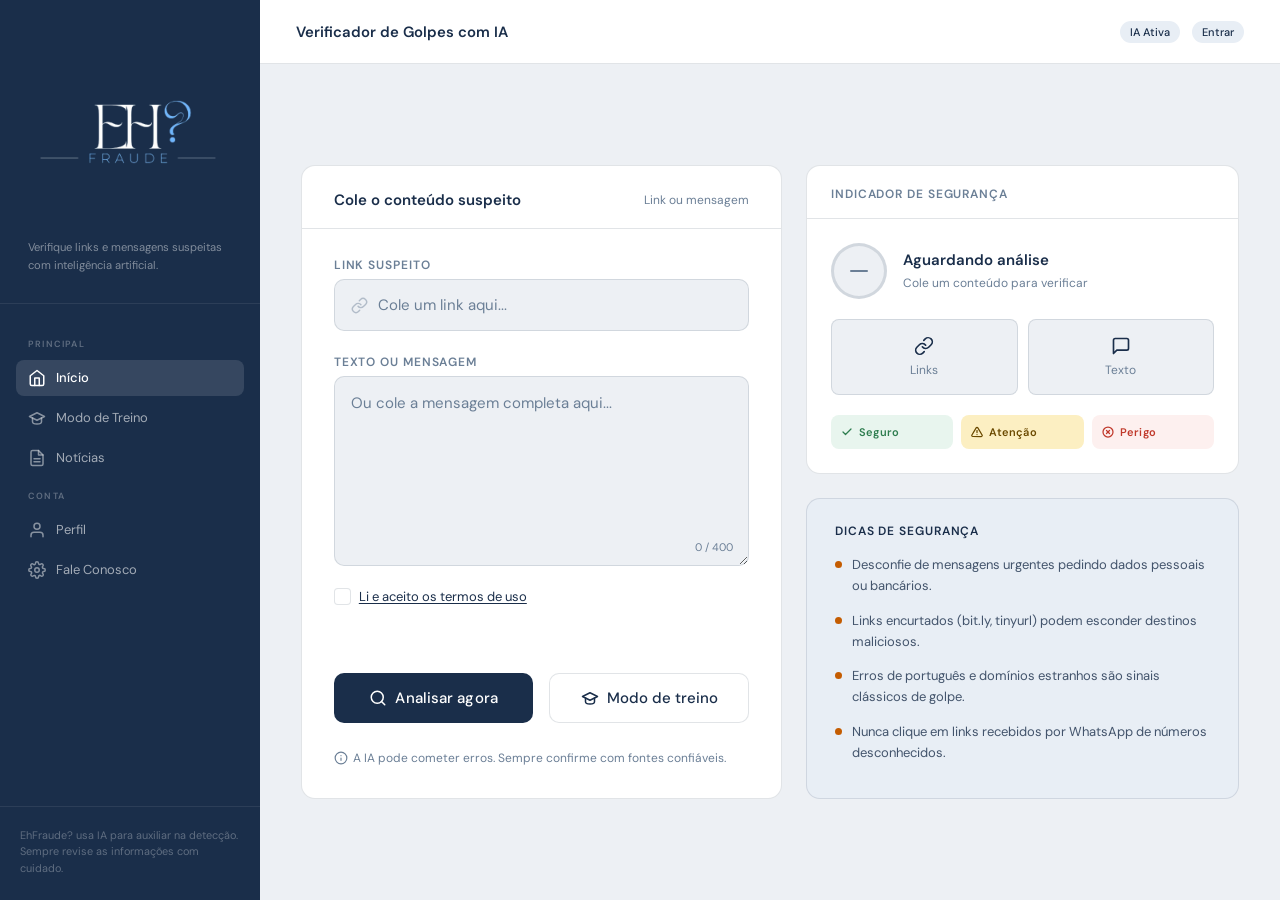
==== Front-end/index.html @ cd03be14 "Add files via upload" ====
<!DOCTYPE html>
<html lang="pt-BR">

<head>
  <meta charset="UTF-8">
  <meta name="viewport" content="width=device-width, initial-scale=1.0">
  <meta name="description" content="Verifique links e mensagens suspeitas com inteligência artificial.">

  <title>EhFraude? — Verificador de Golpes</title>

  <link rel="preconnect" href="https://fonts.googleapis.com">
  <link rel="preconnect" href="https://fonts.gstatic.com" crossorigin>
  <link href="https://fonts.googleapis.com/css2?family=DM+Sans:wght@400;500;600;700&family=IM+Fell+English&display=swap" rel="stylesheet">

  <link rel="stylesheet" href="style.css">
  <link rel="stylesheet" href="css/funcional.css">
  <link rel="icon" href="favicon.svg" type="image/svg+xml">
  <link rel="icon" href="favicon.ico" sizes="any">
  <link rel="apple-touch-icon" href="apple-touch-icon.png">
</head>

<body data-page="inicio">
  <div class="mobile-header" style="display:none;">
    <div class="logo">
      <img src="Imagens/Logo em azul Transparente.png" alt="EhFraude?">
    </div>
  </div>

  <div class="app-shell">

    <aside class="sidebar">
      <div class="sidebar-brand">
        <div class="logo"><img src="Imagens/Logo em azul Transparente.png" alt="Logo"></div>
        <p class="sidebar-tagline">Verifique links e mensagens suspeitas com inteligência artificial.</p>
      </div>

      <nav class="sidebar-nav">
        <p class="nav-label">Principal</p>

        <a class="nav-item active" href="#">
          <svg width="18" height="18" viewBox="0 0 24 24" fill="none" stroke="currentColor" stroke-width="2" stroke-linecap="round" stroke-linejoin="round">
            <path d="M3 9l9-7 9 7v11a2 2 0 0 1-2 2H5a2 2 0 0 1-2-2z" />
            <polyline points="9 22 9 12 15 12 15 22" />
          </svg>
          Início
        </a>

        <a class="nav-item" href="Treino/EhFraude-treino.html">
          <svg width="18" height="18" viewBox="0 0 24 24" fill="none" stroke="currentColor" stroke-width="2" stroke-linecap="round" stroke-linejoin="round">
            <path d="M22 10 12 5 2 10l10 5 10-5Z" />
            <path d="M6 12v5c0 1.66 2.69 3 6 3s6-1.34 6-3v-5" />
          </svg>
          Modo de Treino
        </a>

        <a class="nav-item" href="Noticias/EhFraude-noticias.html">
          <svg width="18" height="18" viewBox="0 0 24 24" fill="none" stroke="currentColor" stroke-width="2" stroke-linecap="round" stroke-linejoin="round">
            <path d="M14 2H6a2 2 0 0 0-2 2v16a2 2 0 0 0 2 2h12a2 2 0 0 0 2-2V8z" />
            <polyline points="14 2 14 8 20 8" />
            <line x1="16" y1="13" x2="8" y2="13" />
            <line x1="16" y1="17" x2="8" y2="17" />
          </svg>
          Notícias
        </a>

        <p class="nav-label">Conta</p>

        <a class="nav-item" href="Perfil/EhFraude-perfil.html">
          <svg width="18" height="18" viewBox="0 0 24 24" fill="none" stroke="currentColor" stroke-width="2" stroke-linecap="round" stroke-linejoin="round">
            <path d="M20 21v-2a4 4 0 0 0-4-4H8a4 4 0 0 0-4 4v2" />
            <circle cx="12" cy="7" r="4" />
          </svg>
          Perfil
        </a>

        <a class="nav-item" href="#">
          <svg width="18" height="18" viewBox="0 0 24 24" fill="none" stroke="currentColor" stroke-width="2" stroke-linecap="round" stroke-linejoin="round">
            <circle cx="12" cy="12" r="3" />
            <path d="M19.4 15a1.65 1.65 0 0 0 .33 1.82l.06.06a2 2 0 1 1-2.83 2.83l-.06-.06a1.65 1.65 0 0 0-1.82-.33 1.65 1.65 0 0 0-1 1.51V21a2 2 0 1 1-4 0v-.09a1.65 1.65 0 0 0-1-1.51 1.65 1.65 0 0 0-1.82.33l-.06.06a2 2 0 1 1-2.83-2.83l.06-.06a1.65 1.65 0 0 0 .33-1.82 1.65 1.65 0 0 0-1.51-1H3a2 2 0 1 1 0-4h.09a1.65 1.65 0 0 0 1.51-1 1.65 1.65 0 0 0-.33-1.82l-.06-.06a2 2 0 1 1 2.83-2.83l.06.06a1.65 1.65 0 0 0 1.82.33h.01a1.65 1.65 0 0 0 1-1.51V3a2 2 0 1 1 4 0v.09a1.65 1.65 0 0 0 1 1.51h.01a1.65 1.65 0 0 0 1.82-.33l.06-.06a2 2 0 1 1 2.83 2.83l-.06.06a1.65 1.65 0 0 0-.33 1.82v.01a1.65 1.65 0 0 0 1.51 1H21a2 2 0 1 1 0 4h-.09a1.65 1.65 0 0 0-1.51 1z" />
          </svg>
          Fale Conosco
        </a>
      </nav>

      <div class="sidebar-footer">
        <p>
          EhFraude? usa IA para auxiliar na detecção.
          Sempre revise as informações com cuidado.
        </p>
      </div>
    </aside>

    <header class="topbar">
      <h1 class="topbar-title">Verificador de Golpes com IA</h1>

      <div class="topbar-right">
        <span class="topbar-badge">IA Ativa</span>
      </div>
    </header>

    <main class="main">
      <div class="two-col">

        <section class="panel">
          <div class="panel-head">
            <h2>Cole o conteúdo suspeito</h2>
            <span>Link ou mensagem</span>
          </div>

          <div class="panel-body">
            <div class="field-group">
              <label class="section-label" for="link-input">Link suspeito</label>

              <div class="input-field">
                <svg class="input-icon" viewBox="0 0 24 24" fill="none" stroke="currentColor" stroke-width="2" stroke-linecap="round" stroke-linejoin="round">
                  <path d="M10 13a5 5 0 0 0 7.54.54l3-3a5 5 0 0 0-7.07-7.07l-1.72 1.71" />
                  <path d="M14 11a5 5 0 0 0-7.54-.54l-3 3a5 5 0 0 0 7.07 7.07l1.71-1.71" />
                </svg>

                <input type="text" id="link-input" name="link" placeholder="Cole um link aqui..." autocomplete="off" spellcheck="false">
              </div>
            </div>

            <div class="field-group">
              <label class="section-label" for="message-input">Texto ou mensagem</label>

              <div class="textarea-wrap">
                <textarea class="textarea-field" id="message-input" name="mensagem" maxlength="400" placeholder="Ou cole a mensagem completa aqui..."></textarea>

                <span class="char-count" id="char-count">0 / 400</span>
              </div>
            </div>

            <label class="checkbox-row"><input type="checkbox" id="termos"><span class="checkbox-box"></span><span class="checkbox-label">Li e aceito os termos de uso</span></label>

            <p class="form-error" id="erro-form" role="alert"></p>
            <div class="btn-row">
              <button class="btn-primary" type="button" id="btn-analisar">
                <svg class="btn-icon" viewBox="0 0 24 24" fill="none" stroke="currentColor" stroke-width="2" stroke-linecap="round" stroke-linejoin="round">
                  <circle cx="11" cy="11" r="8" />
                  <line x1="21" y1="21" x2="16.65" y2="16.65" />
                </svg>
                Analisar agora
              </button>

              <a class="btn-secondary" href="Treino/EhFraude-treino.html">
                <svg class="btn-icon" viewBox="0 0 24 24" fill="none" stroke="currentColor" stroke-width="2" stroke-linecap="round" stroke-linejoin="round">
                  <path d="M22 10 12 5 2 10l10 5 10-5Z" />
                  <path d="M6 12v5c0 1.66 2.69 3 6 3s6-1.34 6-3v-5" />
                </svg>
                Modo de treino
              </a>
            </div>

            <p class="ai-warning">
              <svg width="14" height="14" viewBox="0 0 24 24" fill="none" stroke="currentColor" stroke-width="2" stroke-linecap="round" stroke-linejoin="round">
                <circle cx="12" cy="12" r="10" />
                <line x1="12" y1="16" x2="12" y2="12" />
                <line x1="12" y1="8" x2="12.01" y2="8" />
              </svg>
              A IA pode cometer erros. Sempre confirme com fontes confiáveis.
            </p>
          </div>
        </section>

        <div class="side-col">
          <section class="indicator-card" id="ind-card">
            <div class="indicator-head">
              <p>Indicador de segurança</p>
            </div>

            <div class="indicator-body">
              <p class="mobile-indicator-title" style="display:none">
                Indicador de segurança
              </p>

              <div class="indicator-status">
                <div class="indicator-circle"><span class="indicator-dash" id="ind-dash"></span><span id="ind-pct" hidden></span></div>

                <div class="indicator-text">
                  <strong id="ind-title">Aguardando análise</strong>
                  <span id="ind-sub">Cole um conteúdo para verificar</span>
                </div>
              </div>

              <div class="type-cards">
                <div class="type-card" id="tc-link">
                  <svg width="20" height="20" viewBox="0 0 24 24" fill="none" stroke="currentColor" stroke-width="2" stroke-linecap="round" stroke-linejoin="round">
                    <path d="M10 13a5 5 0 0 0 7.54.54l3-3a5 5 0 0 0-7.07-7.07l-1.72 1.71" />
                    <path d="M14 11a5 5 0 0 0-7.54-.54l-3 3a5 5 0 0 0 7.07 7.07l1.71-1.71" />
                  </svg>
                  <span>Links</span>
                </div>

                <div class="type-card" id="tc-texto">
                  <svg width="20" height="20" viewBox="0 0 24 24" fill="none" stroke="currentColor" stroke-width="2" stroke-linecap="round" stroke-linejoin="round">
                    <path d="M21 15a2 2 0 0 1-2 2H7l-4 4V5a2 2 0 0 1 2-2h14a2 2 0 0 1 2 2z" />
                  </svg>
                  <span>Texto</span>
                </div>
              </div>

              <div class="status-badges">
                <span class="badge badge-safe">
                  <svg width="12" height="12" viewBox="0 0 24 24" fill="none" stroke="currentColor" stroke-width="2.5" stroke-linecap="round" stroke-linejoin="round">
                    <polyline points="20 6 9 17 4 12" />
                  </svg>
                  Seguro
                </span>

                <span class="badge badge-warn">
                  <svg width="12" height="12" viewBox="0 0 24 24" fill="none" stroke="currentColor" stroke-width="2.5" stroke-linecap="round" stroke-linejoin="round">
                    <path d="M10.29 3.86 1.82 18a2 2 0 0 0 1.71 3h16.94a2 2 0 0 0 1.71-3L13.71 3.86a2 2 0 0 0-3.42 0z" />
                    <line x1="12" y1="9" x2="12" y2="13" />
                    <line x1="12" y1="17" x2="12.01" y2="17" />
                  </svg>
                  Atenção
                </span>

                <span class="badge badge-danger">
                  <svg width="12" height="12" viewBox="0 0 24 24" fill="none" stroke="currentColor" stroke-width="2.5" stroke-linecap="round" stroke-linejoin="round">
                    <circle cx="12" cy="12" r="10" />
                    <line x1="15" y1="9" x2="9" y2="15" />
                    <line x1="9" y1="9" x2="15" y2="15" />
                  </svg>
                  Perigo
                </span>
              </div>
              <div class="ind-detalhes" id="ind-detalhes" hidden>
                <h4>Sinais encontrados</h4>
                <ul id="ind-sinais"></ul>
                <h4>O que fazer</h4>
                <ul id="ind-acoes"></ul>
              </div>
            </div>
          </section>

          <div class="tips-card">
            <p class="tips-title">Dicas de segurança</p>

            <div class="tip-item">
              <span class="tip-dot"></span>
              <p>Desconfie de mensagens urgentes pedindo dados pessoais ou bancários.</p>
            </div>

            <div class="tip-item">
              <span class="tip-dot"></span>
              <p>Links encurtados (bit.ly, tinyurl) podem esconder destinos maliciosos.</p>
            </div>

            <div class="tip-item">
              <span class="tip-dot"></span>
              <p>Erros de português e domínios estranhos são sinais clássicos de golpe.</p>
            </div>

            <div class="tip-item">
              <span class="tip-dot"></span>
              <p>Nunca clique em links recebidos por WhatsApp de números desconhecidos.</p>
            </div>
          </div>
        </div>

      </div>
    </main>

  </div>

  <p class="mobile-footer" style="display:none">A IA pode cometer erros</p>

  <nav class="mobile-navbar" style="display:none">
    <a class="mobile-nav-item active" href="#">
      <svg width="20" height="20" viewBox="0 0 24 24" fill="none" stroke="currentColor" stroke-width="2" stroke-linecap="round" stroke-linejoin="round">
        <path d="M3 9l9-7 9 7v11a2 2 0 0 1-2 2H5a2 2 0 0 1-2-2z" />
        <polyline points="9 22 9 12 15 12 15 22" />
      </svg>
      <span>Início</span>
    </a>

    <a class="mobile-nav-item" href="Treino/EhFraude-treino.html">
      <svg width="20" height="20" viewBox="0 0 24 24" fill="none" stroke="currentColor" stroke-width="2" stroke-linecap="round" stroke-linejoin="round">
        <path d="M22 10 12 5 2 10l10 5 10-5Z" />
        <path d="M6 12v5c0 1.66 2.69 3 6 3s6-1.34 6-3v-5" />
      </svg>
      <span>Treino</span>
    </a>

    <a class="mobile-nav-item" href="Noticias/EhFraude-noticias.html">
      <svg width="20" height="20" viewBox="0 0 24 24" fill="none" stroke="currentColor" stroke-width="2" stroke-linecap="round" stroke-linejoin="round">
        <path d="M14 2H6a2 2 0 0 0-2 2v16a2 2 0 0 0 2 2h12a2 2 0 0 0 2-2V8z" />
        <polyline points="14 2 14 8 20 8" />
        <line x1="16" y1="13" x2="8" y2="13" />
        <line x1="16" y1="17" x2="8" y2="17" />
      </svg>
      <span>Notícias</span>
    </a>

    <a class="mobile-nav-item" href="Perfil/EhFraude-perfil.html">
      <svg width="20" height="20" viewBox="0 0 24 24" fill="none" stroke="currentColor" stroke-width="2" stroke-linecap="round" stroke-linejoin="round">
        <path d="M20 21v-2a4 4 0 0 0-4-4H8a4 4 0 0 0-4 4v2" />
        <circle cx="12" cy="7" r="4" />
      </svg>
      <span>Perfil</span>
    </a>
  </nav>

  <script>
    const messageInput = document.getElementById("message-input");
    const charCount = document.getElementById("char-count");

    if (messageInput && charCount) {
      messageInput.addEventListener("input", () => {
        charCount.textContent = messageInput.value.length + " / 400";
      });
    }
  </script>
  <script src="js/api.js"></script>
  <script src="js/app.js"></script>
</body>

</html>
---- Front-end/style.css ----
*,
*::before,
*::after {
  box-sizing: border-box;
  margin: 0;
  padding: 0;
}

:root {
  --primary: #1a2e4a;
  --primary-mid: #243d5f;
  --primary-light: #e8eef5;
  --orange: #c45c00;
  --safe: #2e7d4f;
  --safe-bg: #e8f5ee;
  --warn: #c45c00;
  --yellow: #b87d00;
  --warn-bg: #fef0e6;
  --danger: #c0392b;
  --danger-bg: #fdf0ef;
  --bg: #edf0f4;
  --card: #ffffff;
  --border: rgba(26, 46, 74, 0.13);
  --text: #1a2e4a;
  --muted: #6b7f96;
  --yellow: #e3a800;
  --radius: 0.625rem;
  --sidebar-w: 260px;
}

html,
body {
  min-height: 100vh;
  font-family: "DM Sans", sans-serif;
  background: var(--bg);
  color: var(--text);
  -webkit-font-smoothing: antialiased;
}

body {
  font-size: 62.5%;
}

.app-shell {
  display: grid;
  grid-template-columns: var(--sidebar-w) 1fr;
  grid-template-rows: auto 1fr;
  min-height: 100vh;
  max-width: 100vw;
}

.sidebar {
  grid-row: 1 / 3;
  background: var(--primary);
  display: flex;
  flex-direction: column;
  padding: 0;
  position: sticky;
  top: 0;
  height: 100vh;
  overflow-y: auto;
}

.sidebar-brand {
  padding: 36px 1.75rem 1.75rem;
  border-bottom: 1px solid rgba(255, 255, 255, 0.08);
}

.logo {
  margin-bottom: 0;
  padding-bottom: 0;
}

.logo > img {
  width: 200px;
}

.sidebar-tagline {
  font-size: 0.7rem;
  color: rgba(255, 255, 255, 0.45);
  line-height: 1.6;
}

.sidebar-nav {
  padding: 24px 16px;
  display: flex;
  flex-direction: column;
  gap: 4px;
  flex: 1;
}

.nav-label {
  font-size: 0.563rem;
  font-weight: 600;
  letter-spacing: 1.2px;
  color: rgba(255, 255, 255, 0.3);
  text-transform: uppercase;
  padding: 0 0.75rem;
  margin-bottom: 6px;
  margin-top: 0.625rem;
}

.nav-item {
  display: flex;
  align-items: center;
  gap: 0.625rem;
  padding: 9px 0.75rem;
  border-radius: 8px;
  cursor: pointer;
  color: rgba(255, 255, 255, 0.6);
  font-size: 0.81rem;
  text-decoration: none;
  transition:
    background 0.15s,
    color 0.15s;
}

.nav-item:hover {
  background: rgba(255, 255, 255, 0.07);
  color: rgba(255, 255, 255, 0.9);
}

.nav-item.active {
  background: rgba(255, 255, 255, 0.12);
  color: #fff;
  font-weight: 500;
}

.nav-item svg {
  flex-shrink: 0;
  opacity: 0.8;
}

.nav-item.active svg {
  opacity: 1;
}

.sidebar-footer {
  padding: 20px 20px 24px;
  border-top: 1px solid rgba(255, 255, 255, 0.08);
}

.sidebar-footer p {
  font-size: 0.68rem;
  color: rgba(255, 255, 255, 0.3);
  line-height: 1.5;
}

.topbar {
  grid-column: 2;
  background: var(--card);
  border-bottom: 1px solid var(--border);
  padding: 0 36px;
  height: 4rem;
  display: flex;
  align-items: center;
  justify-content: space-between;
  flex-shrink: 0;
  position: sticky;
  top: 0;
  z-index: 10;
}

.topbar-title {
  font-size: 0.93rem;
  font-weight: 600;
  color: var(--text);
}

.topbar-right {
  display: flex;
  align-items: center;
  gap: 0.75rem;
}

.topbar-badge {
  background: var(--primary-light);
  color: var(--primary);
  font-size: 0.6875rem;
  font-weight: 500;
  padding: 4px 0.625rem;
  border-radius: 20px;
}

.main {
  grid-column: 2;
  padding: 40px 5%;
  display: flex;
  flex-direction: column;
  justify-content: center;
  gap: 1.75rem;
  width: 100%;
  min-height: calc(100vh - 4rem);
}

.two-col {
  display: grid;
  grid-template-columns: minmax(0, 1.15fr) minmax(0, 0.85fr);
  gap: 2rem;
  width: 100%;
  max-width: 1600px;
  margin: 0 auto;
  align-items: stretch;
}

.side-col {
  display: flex;
  flex-direction: column;
  gap: 1.5rem;
  min-width: 0;
}

.panel {
  background: var(--card);
  border: 1px solid var(--border);
  border-radius: 0.875rem;
  overflow: hidden;
  width: 100%;
  max-width: none;
  min-height: 520px;
  display: flex;
  flex-direction: column;
}

.panel-head {
  padding: 24px 32px 18px;
  border-bottom: 1px solid var(--border);
  display: flex;
  align-items: center;
  justify-content: space-between;
}

.panel-head h2 {
  font-size: 0.9375rem;
  font-weight: 600;
  color: var(--text);
}

.panel-head span {
  font-size: 0.75rem;
  color: var(--muted);
}

.panel-body {
  padding: 28px 32px 32px;
  display: flex;
  flex-direction: column;
  gap: 1.4rem;
  flex: 1;
}

.field-group {
  display: flex;
  flex-direction: column;
}

.section-label {
  display: block;
  font-size: 0.75rem;
  font-weight: 600;
  color: var(--muted);
  text-transform: uppercase;
  letter-spacing: 0.9px;
  margin-bottom: 6px;
  cursor: pointer;
}

.input-field {
  width: 100%;
  background: var(--bg);
  border: 1px solid var(--border);
  border-radius: var(--radius);
  padding: 0 1rem;
  height: 52px;
  display: flex;
  align-items: center;
  gap: 0.625rem;
  color: var(--muted);
  font-size: 0.9375rem;
  font-family: "DM Sans", sans-serif;
  cursor: text;
  transition: border-color 0.15s;
}

.input-field:hover {
  border-color: rgba(26, 46, 74, 0.28);
}

.input-field:focus-within {
  border-color: rgba(26, 46, 74, 0.35);
}

.input-field input {
  flex: 1;
  min-width: 0;
  height: 100%;
  border: none;
  outline: none;
  background: transparent;
  color: var(--text);
  font-size: 0.9375rem;
  font-family: "DM Sans", sans-serif;
}

.input-icon {
  width: 17px;
  height: 17px;
  flex-shrink: 0;
  opacity: 0.45;
}

.textarea-wrap {
  position: relative;
  flex: 1;
  display: flex;
}

.textarea-field {
  width: 100%;
  background: var(--bg);
  border: 1px solid var(--border);
  border-radius: var(--radius);
  padding: 1rem 1rem 40px;
  min-height: 190px;
  flex: 1;
  color: var(--text);
  font-size: 0.9375rem;
  font-family: "DM Sans", sans-serif;
  resize: vertical;
  display: block;
}

.textarea-field:focus {
  outline: none;
  border-color: rgba(26, 46, 74, 0.35);
}

.input-field input::placeholder,
.textarea-field::placeholder {
  color: var(--muted);
  opacity: 1;
}

.char-count {
  position: absolute;
  bottom: 0.75rem;
  right: 1rem;
  font-size: 0.6875rem;
  color: var(--muted);
}

.checkbox-row {
  display: flex;
  align-items: center;
  gap: 8px;
}

.checkbox-box {
  width: 17px;
  height: 17px;
  border: 1.5px solid var(--border);
  border-radius: 4px;
  background: var(--card);
  flex-shrink: 0;
}

.checkbox-label {
  font-size: 0.8125rem;
  color: var(--primary);
  text-decoration: underline;
  text-underline-offset: 2px;
}

.btn-primary,
.btn-secondary {
  text-decoration: none;
  height: 50px;
  font-size: 0.9375rem;
}

.btn-primary {
  width: 100%;
  background: var(--primary);
  border: none;
  border-radius: var(--radius);
  padding: 0.8125rem;
  font-weight: 500;
  color: #fff;
  cursor: pointer;
  display: flex;
  align-items: center;
  justify-content: center;
  gap: 8px;
  font-family: "DM Sans", sans-serif;
  transition:
    opacity 0.15s,
    transform 0.1s;
  letter-spacing: 0.1px;
}

.btn-primary:hover {
  opacity: 0.9;
}

.btn-primary:active {
  transform: scale(0.99);
}

.btn-secondary {
  width: 100%;
  background: var(--card);
  border: 1px solid var(--border);
  border-radius: var(--radius);
  padding: 0.6875rem;
  font-weight: 500;
  color: var(--primary);
  cursor: pointer;
  display: flex;
  align-items: center;
  justify-content: center;
  gap: 8px;
  font-family: "DM Sans", sans-serif;
  transition: background 0.15s;
}

.btn-secondary:hover {
  background: var(--primary-light);
}

.btn-icon {
  width: 18px;
  height: 18px;
  flex-shrink: 0;
}

.btn-row {
  display: grid;
  grid-template-columns: 1fr 1fr;
  gap: 1rem;
}

.indicator-card {
  background: var(--card);
  border: 1px solid var(--border);
  border-radius: 0.875rem;
  overflow: hidden;
  width: 100%;
  max-width: none;
}

.indicator-head {
  padding: 20px 24px 1rem;
  border-bottom: 1px solid var(--border);
}

.indicator-head p {
  font-size: 0.75rem;
  font-weight: 600;
  color: var(--muted);
  text-transform: uppercase;
  letter-spacing: 0.9px;
}

.indicator-body {
  padding: 24px;
  display: flex;
  flex-direction: column;
  gap: 20px;
}

.indicator-status {
  display: flex;
  align-items: center;
  gap: 1rem;
}

.indicator-circle {
  width: 56px;
  height: 56px;
  border-radius: 50%;
  border: 3px solid var(--border);
  display: flex;
  align-items: center;
  justify-content: center;
  flex-shrink: 0;
  background: var(--bg);
}

.indicator-dash {
  width: 1.125rem;
  height: 2px;
  background: var(--muted);
  border-radius: 2px;
}

.indicator-text strong {
  display: block;
  font-size: 0.9375rem;
  font-weight: 600;
  color: var(--text);
  margin-bottom: 4px;
}

.indicator-text span {
  font-size: 0.75rem;
  color: var(--muted);
  line-height: 1.5;
}

.type-cards {
  display: grid;
  grid-template-columns: 1fr 1fr;
  gap: 10px;
}

.type-card {
  background: var(--bg);
  border: 1px solid var(--border);
  border-radius: 8px;
  padding: 1rem 8px;
  text-align: center;
}

.type-card svg {
  display: block;
  margin: 0 auto 6px;
}

.type-card span {
  font-size: 0.75rem;
  color: var(--muted);
}

.status-badges {
  display: grid;
  grid-template-columns: 1fr 1fr 1fr;
  gap: 8px;
}

.badge {
  padding: 10px 10px;
  border-radius: 8px;
  display: flex;
  align-items: center;
  gap: 6px;
  font-size: 0.6875rem;
  font-weight: 600;
  letter-spacing: 0.2px;
}

.badge svg {
  flex-shrink: 0;
}

.badge-safe {
  background: var(--safe-bg);
  color: var(--safe);
}

.badge-warn {
  background: var(--warn-bg);
  color: var(--warn);
}

.badge-danger {
  background: var(--danger-bg);
  color: var(--danger);
}

.tips-card {
  background: var(--primary-light);
  border: 1px solid rgba(26, 46, 74, 0.12);
  border-radius: 0.875rem;
  padding: 24px 28px;
  margin-top: 0;
  flex: 1;
}

.tips-title {
  font-size: 0.75rem;
  font-weight: 600;
  color: var(--primary);
  text-transform: uppercase;
  letter-spacing: 0.9px;
  margin-bottom: 1rem;
}

.tip-item {
  display: flex;
  align-items: flex-start;
  gap: 10px;
  margin-bottom: 14px;
}

.tip-item:last-child {
  margin-bottom: 0;
}

.tip-dot {
  width: 7px;
  height: 7px;
  border-radius: 50%;
  background: var(--orange);
  flex-shrink: 0;
  margin-top: 6px;
}

.tip-item p {
  font-size: 0.8125rem;
  color: var(--primary);
  line-height: 1.6;
  opacity: 0.8;
}

.stats-row {
  display: grid;
  grid-template-columns: repeat(3, 1fr);
  gap: 0.875rem;
}

.stat-card {
  background: var(--card);
  border: 1px solid var(--border);
  border-radius: 0.75rem;
  padding: 18px 20px;
}

.stat-value {
  font-size: 1.75rem;
  font-weight: 600;
  color: var(--text);
  line-height: 1;
  margin-bottom: 5px;
  font-family: "IM Fell English", serif;
}

.stat-label {
  font-size: 0.6875rem;
  color: var(--muted);
  text-transform: uppercase;
  letter-spacing: 0.8px;
  font-weight: 500;
}

.stat-delta {
  font-size: 0.6875rem;
  color: var(--safe);
  font-weight: 500;
  margin-top: 4px;
}

.ai-warning {
  font-size: 0.75rem;
  color: var(--muted);
  padding: 4px 0 0;
  display: flex;
  align-items: center;
  gap: 5px;
}

.mobile-header,
.mobile-footer,
.mobile-navbar,
.mobile-indicator-title {
  display: none;
}

@media (max-width: 1300px) {
  .main {
    padding: 28px 4%;
  }

  .two-col {
    grid-template-columns: minmax(0, 1fr) minmax(0, 0.9fr);
    gap: 1.5rem;
  }

  .panel {
    min-height: 460px;
  }
}

@media (max-width: 1024px) {
  .two-col {
    grid-template-columns: 1fr;
  }

  .panel {
    min-height: 0;
  }

  .textarea-field {
    min-height: 160px;
  }
}

@media (max-width: 800px) {
  :root {
    --sidebar-w: 0px;
  }

  html,
  body {
    width: 100vw;
    min-height: 100dvh;
  }

  body {
    display: flex;
    flex-direction: column;
    min-height: 100dvh;
  }

  .app-shell {
    display: flex;
    flex-direction: column;
    min-height: 0;
  }

  .sidebar {
    display: none;
  }

  .topbar {
    display: none;
  }

  .mobile-header {
    display: flex !important;
    background: var(--primary);
    text-align: center;
    justify-content: center;
    align-items: center;
    flex-direction: column;
    flex-shrink: 0;
    max-height: 100px;
  }

  .mobile-header > img {
    width: 200px;
    max-height: 50px;
  }

  .main {
    padding: 20px 26px 0;
    justify-content: center;
    max-width: 100vw;
    min-height: 0;
  }

  .two-col {
    display: contents;
    gap: 0;
    padding: 0;
    margin: 0;
  }

  .side-col {
    gap: 0.75rem;
  }

  .panel {
    background: transparent;
    border: none;
    border-radius: 0;
    overflow: visible;
    min-height: 0;
  }

  .panel-head {
    display: none;
  }

  .panel-body {
    padding: 0;
    gap: 0.625rem;
  }

  .btn-row {
    display: flex;
    flex-direction: column;
    gap: 8px;
  }

  .btn-primary,
  .btn-secondary {
    height: 46px;
  }

  .stats-row {
    display: none;
  }

  .indicator-card {
    border-radius: 0.75rem;
  }

  .indicator-head {
    display: none;
  }

  .indicator-body {
    padding: 0.875rem;
    gap: 0.75rem;
  }

  .mobile-indicator-title {
    display: block !important;
    font-size: 0.625rem;
    font-weight: 500;
    color: var(--muted);
    text-transform: uppercase;
    letter-spacing: 0.8px;
    margin-bottom: 0;
  }

  .mobile-footer {
    margin-top: auto;
    display: block !important;
    font-size: 0.6875rem;
    color: var(--muted);
    padding: 6px 16px;
  }

  .mobile-navbar {
    display: flex !important;
    border-top: 1px solid var(--border);
    background: var(--card);
    padding: 8px 20px 0.75rem;
    justify-content: space-around;
    align-items: center;
    flex-shrink: 0;
  }

  .mobile-nav-item {
    display: flex;
    flex-direction: column;
    align-items: center;
    gap: 3px;
    padding: 6px 16px;
    border-radius: 20px;
    cursor: pointer;
    text-decoration: none;
  }

  .mobile-nav-item svg {
    display: block;
  }

  .mobile-nav-item span {
    font-size: 0.625rem;
    color: var(--muted);
    font-family: "DM Sans", sans-serif;
  }

  .mobile-nav-item.active {
    background: var(--primary-light);
  }

  .mobile-nav-item.active span {
    color: var(--primary);
    font-weight: 500;
  }

  .input-field,
  .textarea-field {
    background: var(--card);
  }

  .input-field {
    height: 46px;
  }

  .input-field input {
    font-size: 0.875rem;
  }

  .textarea-field {
    min-height: 90px;
  }

  .section-label {
    margin-bottom: 2px;
  }

  .tips-card {
    padding: 18px 20px;
  }
}
---- Front-end/css/funcional.css ----
[hidden]{display:none!important}

/* Cores */
:root{--yellow:#E3A800;--yellow-bg:#FCEFC2;--yellow-ink:#6B4A00}
.badge-warn{background:var(--yellow-bg);color:var(--yellow-ink)}

/* Análise */
.checkbox-row{position:relative;cursor:pointer}
.checkbox-row input{position:absolute;opacity:0;width:17px;height:17px;margin:0;cursor:pointer}
.checkbox-row input:checked+.checkbox-box{background:var(--primary);border-color:var(--primary);box-shadow:inset 0 0 0 3px var(--card)}
.checkbox-row input:focus-visible+.checkbox-box{outline:2px solid var(--primary);outline-offset:2px}
.form-error{color:var(--danger);font-size:.8125rem;min-height:1.2em;margin:0 0 .5rem}
.btn-primary:disabled,.botao:disabled{opacity:.6;cursor:not-allowed}

.indicator-circle{transition:border-color .3s,background .3s}
#ind-pct{font-weight:700;font-size:.95rem}
.indicator-card.is-safe .indicator-circle{border-color:var(--safe);background:var(--safe-bg)}
.indicator-card.is-warn .indicator-circle{border-color:var(--yellow);background:var(--yellow-bg)}
.indicator-card.is-danger .indicator-circle{border-color:var(--danger);background:var(--danger-bg)}
.is-safe #ind-pct{color:var(--safe)}.is-warn #ind-pct{color:var(--yellow-ink)}.is-danger #ind-pct{color:var(--danger)}
.indicator-card.is-loading .indicator-circle{border-top-color:var(--primary);animation:giro 1s linear infinite}
@keyframes giro{to{transform:rotate(360deg)}}
.indicator-card:is(.is-safe,.is-warn,.is-danger) .status-badges .badge{opacity:.35}
.indicator-card.is-safe .status-badges .badge.badge-safe,.indicator-card.is-warn .status-badges .badge.badge-warn,.indicator-card.is-danger .status-badges .badge.badge-danger{opacity:1}
.type-card.on{border-color:var(--primary);background:var(--primary-light)}
.ind-detalhes{margin-top:1rem;padding-top:1rem;border-top:1px solid var(--border);font-size:.8125rem;line-height:1.5;text-align:left}
.ind-detalhes h4{font-size:.8125rem;margin:.6rem 0 .25rem}.ind-detalhes ul{padding-left:1.1rem}

/* Treino */
.quiz-opt{cursor:pointer}.quiz-opt.locked{pointer-events:none}
.quiz-opt:focus-visible{outline:2px solid var(--primary);outline-offset:2px}
.feedback-card.err .fb-title,.feedback-card.err .fb-text{color:var(--orange)}

/* Notícias */
.news-filters{display:flex;gap:.5rem;flex-wrap:wrap;margin-bottom:1rem}
.chip{border:1px solid var(--border);background:var(--card);color:var(--muted);border-radius:99px;padding:.35rem .9rem;font:500 .8125rem "DM Sans",sans-serif;cursor:pointer}
.chip:hover{border-color:var(--primary);color:var(--primary)}
.chip[aria-pressed=true]{background:var(--primary);border-color:var(--primary);color:#fff}
@media(prefers-reduced-motion:reduce){*{animation:none!important;transition:none!important}}

/* Menu mobile */
.mobile-nav-item{color:var(--muted)}.mobile-nav-item.active{color:var(--primary)}
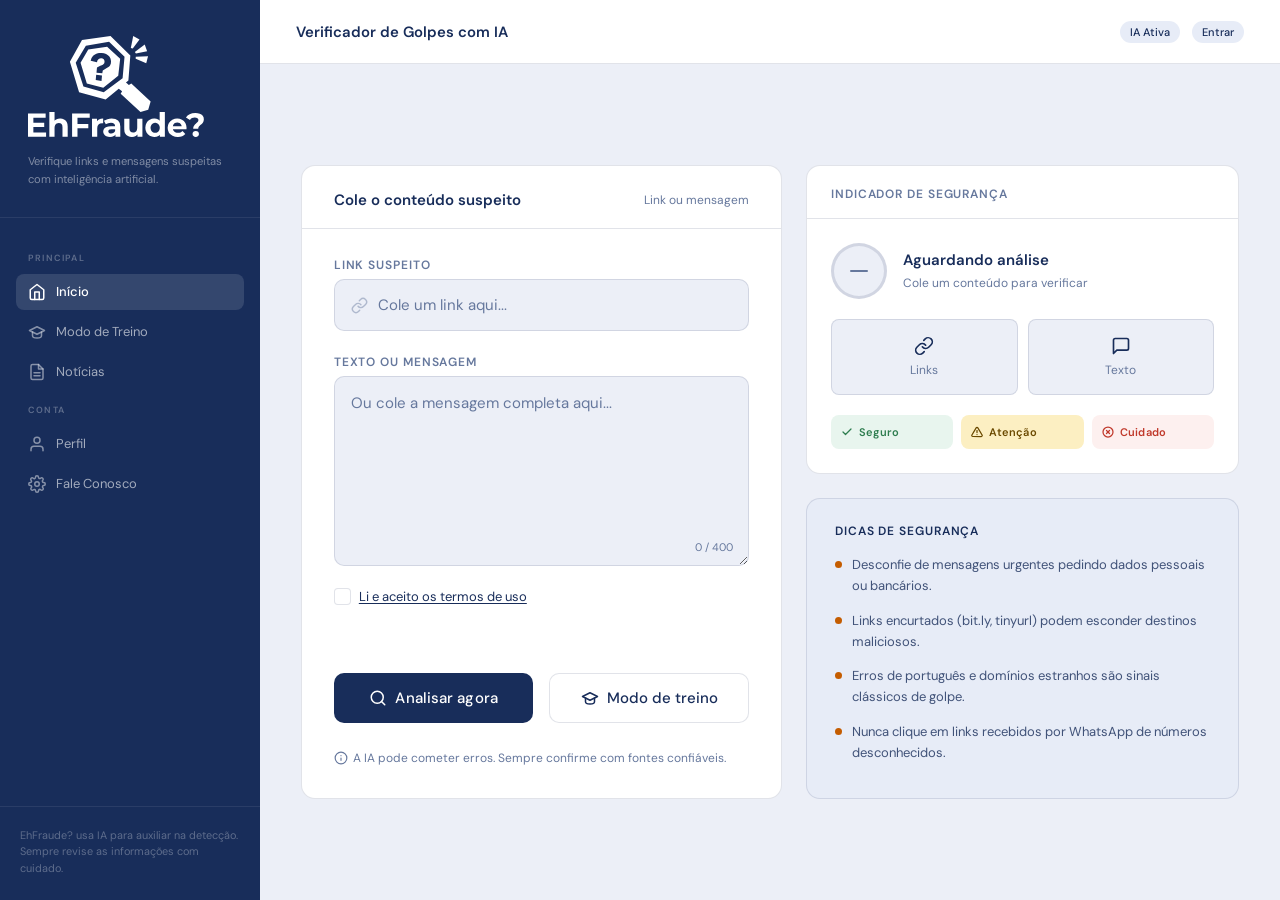
==== commit 2417b32b: "Add files via upload" ====
--- a/Front-end/index.html
+++ b/Front-end/index.html
@@ -1,320 +1,262 @@
 <!DOCTYPE html>
 <html lang="pt-BR">
-
-<head>
-  <meta charset="UTF-8">
-  <meta name="viewport" content="width=device-width, initial-scale=1.0">
-  <meta name="description" content="Verifique links e mensagens suspeitas com inteligência artificial.">
-
-  <title>EhFraude? — Verificador de Golpes</title>
-
-  <link rel="preconnect" href="https://fonts.googleapis.com">
-  <link rel="preconnect" href="https://fonts.gstatic.com" crossorigin>
-  <link href="https://fonts.googleapis.com/css2?family=DM+Sans:wght@400;500;600;700&family=IM+Fell+English&display=swap" rel="stylesheet">
-
-  <link rel="stylesheet" href="style.css">
-  <link rel="stylesheet" href="css/funcional.css">
-  <link rel="icon" href="favicon.svg" type="image/svg+xml">
-  <link rel="icon" href="favicon.ico" sizes="any">
-  <link rel="apple-touch-icon" href="apple-touch-icon.png">
-</head>
-
-<body data-page="inicio">
-  <div class="mobile-header" style="display:none;">
-    <div class="logo">
-      <img src="Imagens/Logo em azul Transparente.png" alt="EhFraude?">
+  <head>
+    <meta charset="UTF-8">
+    <meta name="viewport" content="width=device-width, initial-scale=1.0">
+    <meta name="description" content="Verifique links e mensagens suspeitas com inteligência artificial.">
+
+    <title>EhFraude? — Verificador de Golpes</title>
+
+    <link rel="preconnect" href="https://fonts.googleapis.com">
+    <link rel="preconnect" href="https://fonts.gstatic.com" crossorigin>
+    <link
+      href="https://fonts.googleapis.com/css2?family=DM+Sans:wght@400;500;600;700&family=IM+Fell+English&display=swap"
+      rel="stylesheet"
+    >
+
+    <link rel="stylesheet" href="style.css">
+  <link rel="stylesheet" href="css/funcional.css"><link rel="icon" href="favicon.svg" type="image/svg+xml"><link rel="icon" href="favicon.ico" sizes="any"><link rel="apple-touch-icon" href="apple-touch-icon.png"></head>
+
+  <body data-page="inicio">
+    <div class="mobile-header" style="display:none;">
+      <div class="logo">
+        <img src="Imagens/logo/horizontal-branco.svg" alt="EhFraude?">
+      </div>
     </div>
-  </div>
-
-  <div class="app-shell">
-
-    <aside class="sidebar">
+
+    <div class="app-shell">
+
+     <aside class="sidebar">
       <div class="sidebar-brand">
-        <div class="logo"><img src="Imagens/Logo em azul Transparente.png" alt="Logo"></div>
+        <div class="logo"><img src="Imagens/logo/vertical-branco.svg" alt="EhFraude?"></div>
         <p class="sidebar-tagline">Verifique links e mensagens suspeitas com inteligência artificial.</p>
       </div>
 
-      <nav class="sidebar-nav">
-        <p class="nav-label">Principal</p>
-
-        <a class="nav-item active" href="#">
-          <svg width="18" height="18" viewBox="0 0 24 24" fill="none" stroke="currentColor" stroke-width="2" stroke-linecap="round" stroke-linejoin="round">
-            <path d="M3 9l9-7 9 7v11a2 2 0 0 1-2 2H5a2 2 0 0 1-2-2z" />
-            <polyline points="9 22 9 12 15 12 15 22" />
-          </svg>
-          Início
-        </a>
-
-        <a class="nav-item" href="Treino/EhFraude-treino.html">
-          <svg width="18" height="18" viewBox="0 0 24 24" fill="none" stroke="currentColor" stroke-width="2" stroke-linecap="round" stroke-linejoin="round">
-            <path d="M22 10 12 5 2 10l10 5 10-5Z" />
-            <path d="M6 12v5c0 1.66 2.69 3 6 3s6-1.34 6-3v-5" />
-          </svg>
-          Modo de Treino
-        </a>
-
-        <a class="nav-item" href="Noticias/EhFraude-noticias.html">
-          <svg width="18" height="18" viewBox="0 0 24 24" fill="none" stroke="currentColor" stroke-width="2" stroke-linecap="round" stroke-linejoin="round">
-            <path d="M14 2H6a2 2 0 0 0-2 2v16a2 2 0 0 0 2 2h12a2 2 0 0 0 2-2V8z" />
-            <polyline points="14 2 14 8 20 8" />
-            <line x1="16" y1="13" x2="8" y2="13" />
-            <line x1="16" y1="17" x2="8" y2="17" />
-          </svg>
-          Notícias
-        </a>
-
-        <p class="nav-label">Conta</p>
-
-        <a class="nav-item" href="Perfil/EhFraude-perfil.html">
-          <svg width="18" height="18" viewBox="0 0 24 24" fill="none" stroke="currentColor" stroke-width="2" stroke-linecap="round" stroke-linejoin="round">
-            <path d="M20 21v-2a4 4 0 0 0-4-4H8a4 4 0 0 0-4 4v2" />
-            <circle cx="12" cy="7" r="4" />
-          </svg>
-          Perfil
-        </a>
-
-        <a class="nav-item" href="#">
-          <svg width="18" height="18" viewBox="0 0 24 24" fill="none" stroke="currentColor" stroke-width="2" stroke-linecap="round" stroke-linejoin="round">
-            <circle cx="12" cy="12" r="3" />
-            <path d="M19.4 15a1.65 1.65 0 0 0 .33 1.82l.06.06a2 2 0 1 1-2.83 2.83l-.06-.06a1.65 1.65 0 0 0-1.82-.33 1.65 1.65 0 0 0-1 1.51V21a2 2 0 1 1-4 0v-.09a1.65 1.65 0 0 0-1-1.51 1.65 1.65 0 0 0-1.82.33l-.06.06a2 2 0 1 1-2.83-2.83l.06-.06a1.65 1.65 0 0 0 .33-1.82 1.65 1.65 0 0 0-1.51-1H3a2 2 0 1 1 0-4h.09a1.65 1.65 0 0 0 1.51-1 1.65 1.65 0 0 0-.33-1.82l-.06-.06a2 2 0 1 1 2.83-2.83l.06.06a1.65 1.65 0 0 0 1.82.33h.01a1.65 1.65 0 0 0 1-1.51V3a2 2 0 1 1 4 0v.09a1.65 1.65 0 0 0 1 1.51h.01a1.65 1.65 0 0 0 1.82-.33l.06-.06a2 2 0 1 1 2.83 2.83l-.06.06a1.65 1.65 0 0 0-.33 1.82v.01a1.65 1.65 0 0 0 1.51 1H21a2 2 0 1 1 0 4h-.09a1.65 1.65 0 0 0-1.51 1z" />
-          </svg>
-          Fale Conosco
-        </a>
-      </nav>
-
-      <div class="sidebar-footer">
-        <p>
-          EhFraude? usa IA para auxiliar na detecção.
-          Sempre revise as informações com cuidado.
-        </p>
-      </div>
-    </aside>
-
-    <header class="topbar">
-      <h1 class="topbar-title">Verificador de Golpes com IA</h1>
-
-      <div class="topbar-right">
-        <span class="topbar-badge">IA Ativa</span>
-      </div>
-    </header>
-
-    <main class="main">
-      <div class="two-col">
-
-        <section class="panel">
-          <div class="panel-head">
-            <h2>Cole o conteúdo suspeito</h2>
-            <span>Link ou mensagem</span>
-          </div>
-
-          <div class="panel-body">
-            <div class="field-group">
-              <label class="section-label" for="link-input">Link suspeito</label>
-
-              <div class="input-field">
-                <svg class="input-icon" viewBox="0 0 24 24" fill="none" stroke="currentColor" stroke-width="2" stroke-linecap="round" stroke-linejoin="round">
-                  <path d="M10 13a5 5 0 0 0 7.54.54l3-3a5 5 0 0 0-7.07-7.07l-1.72 1.71" />
-                  <path d="M14 11a5 5 0 0 0-7.54-.54l-3 3a5 5 0 0 0 7.07 7.07l1.71-1.71" />
-                </svg>
-
-                <input type="text" id="link-input" name="link" placeholder="Cole um link aqui..." autocomplete="off" spellcheck="false">
-              </div>
+        <nav class="sidebar-nav">
+          <p class="nav-label">Principal</p>
+
+          <a class="nav-item active" href="#">
+            <svg width="18" height="18" viewBox="0 0 24 24" fill="none" stroke="currentColor" stroke-width="2" stroke-linecap="round" stroke-linejoin="round"><path d="M3 9l9-7 9 7v11a2 2 0 0 1-2 2H5a2 2 0 0 1-2-2z"/><polyline points="9 22 9 12 15 12 15 22"/></svg>
+            Início
+          </a>
+
+          <a class="nav-item" href="Treino/EhFraude-treino.html">
+            <svg width="18" height="18" viewBox="0 0 24 24" fill="none" stroke="currentColor" stroke-width="2" stroke-linecap="round" stroke-linejoin="round"><path d="M22 10 12 5 2 10l10 5 10-5Z"/><path d="M6 12v5c0 1.66 2.69 3 6 3s6-1.34 6-3v-5"/></svg>
+            Modo de Treino
+          </a>
+
+          <a class="nav-item" href="Noticias/EhFraude-noticias.html">
+            <svg width="18" height="18" viewBox="0 0 24 24" fill="none" stroke="currentColor" stroke-width="2" stroke-linecap="round" stroke-linejoin="round"><path d="M14 2H6a2 2 0 0 0-2 2v16a2 2 0 0 0 2 2h12a2 2 0 0 0 2-2V8z"/><polyline points="14 2 14 8 20 8"/><line x1="16" y1="13" x2="8" y2="13"/><line x1="16" y1="17" x2="8" y2="17"/></svg>
+            Notícias
+          </a>
+
+          <p class="nav-label">Conta</p>
+
+          <a class="nav-item" href="Perfil/EhFraude-perfil.html">
+            <svg width="18" height="18" viewBox="0 0 24 24" fill="none" stroke="currentColor" stroke-width="2" stroke-linecap="round" stroke-linejoin="round"><path d="M20 21v-2a4 4 0 0 0-4-4H8a4 4 0 0 0-4 4v2"/><circle cx="12" cy="7" r="4"/></svg>
+            Perfil
+          </a>
+
+          <a class="nav-item" href="#">
+            <svg width="18" height="18" viewBox="0 0 24 24" fill="none" stroke="currentColor" stroke-width="2" stroke-linecap="round" stroke-linejoin="round"><circle cx="12" cy="12" r="3"/><path d="M19.4 15a1.65 1.65 0 0 0 .33 1.82l.06.06a2 2 0 1 1-2.83 2.83l-.06-.06a1.65 1.65 0 0 0-1.82-.33 1.65 1.65 0 0 0-1 1.51V21a2 2 0 1 1-4 0v-.09a1.65 1.65 0 0 0-1-1.51 1.65 1.65 0 0 0-1.82.33l-.06.06a2 2 0 1 1-2.83-2.83l.06-.06a1.65 1.65 0 0 0 .33-1.82 1.65 1.65 0 0 0-1.51-1H3a2 2 0 1 1 0-4h.09a1.65 1.65 0 0 0 1.51-1 1.65 1.65 0 0 0-.33-1.82l-.06-.06a2 2 0 1 1 2.83-2.83l.06.06a1.65 1.65 0 0 0 1.82.33h.01a1.65 1.65 0 0 0 1-1.51V3a2 2 0 1 1 4 0v.09a1.65 1.65 0 0 0 1 1.51h.01a1.65 1.65 0 0 0 1.82-.33l.06-.06a2 2 0 1 1 2.83 2.83l-.06.06a1.65 1.65 0 0 0-.33 1.82v.01a1.65 1.65 0 0 0 1.51 1H21a2 2 0 1 1 0 4h-.09a1.65 1.65 0 0 0-1.51 1z"/></svg>
+            Fale Conosco
+          </a>
+        </nav>
+
+        <div class="sidebar-footer">
+          <p>
+            EhFraude? usa IA para auxiliar na detecção.
+            Sempre revise as informações com cuidado.
+          </p>
+        </div>
+      </aside>
+
+      <header class="topbar">
+        <h1 class="topbar-title">Verificador de Golpes com IA</h1>
+
+        <div class="topbar-right">
+          <span class="topbar-badge">IA Ativa</span>
+        </div>
+      </header>
+
+      <main class="main">
+        <div class="two-col">
+
+          <section class="panel">
+            <div class="panel-head">
+              <h2>Cole o conteúdo suspeito</h2>
+              <span>Link ou mensagem</span>
             </div>
 
-            <div class="field-group">
-              <label class="section-label" for="message-input">Texto ou mensagem</label>
-
-              <div class="textarea-wrap">
-                <textarea class="textarea-field" id="message-input" name="mensagem" maxlength="400" placeholder="Ou cole a mensagem completa aqui..."></textarea>
-
-                <span class="char-count" id="char-count">0 / 400</span>
-              </div>
-            </div>
-
-            <label class="checkbox-row"><input type="checkbox" id="termos"><span class="checkbox-box"></span><span class="checkbox-label">Li e aceito os termos de uso</span></label>
-
-            <p class="form-error" id="erro-form" role="alert"></p>
-            <div class="btn-row">
-              <button class="btn-primary" type="button" id="btn-analisar">
-                <svg class="btn-icon" viewBox="0 0 24 24" fill="none" stroke="currentColor" stroke-width="2" stroke-linecap="round" stroke-linejoin="round">
-                  <circle cx="11" cy="11" r="8" />
-                  <line x1="21" y1="21" x2="16.65" y2="16.65" />
-                </svg>
-                Analisar agora
-              </button>
-
-              <a class="btn-secondary" href="Treino/EhFraude-treino.html">
-                <svg class="btn-icon" viewBox="0 0 24 24" fill="none" stroke="currentColor" stroke-width="2" stroke-linecap="round" stroke-linejoin="round">
-                  <path d="M22 10 12 5 2 10l10 5 10-5Z" />
-                  <path d="M6 12v5c0 1.66 2.69 3 6 3s6-1.34 6-3v-5" />
-                </svg>
-                Modo de treino
-              </a>
-            </div>
-
-            <p class="ai-warning">
-              <svg width="14" height="14" viewBox="0 0 24 24" fill="none" stroke="currentColor" stroke-width="2" stroke-linecap="round" stroke-linejoin="round">
-                <circle cx="12" cy="12" r="10" />
-                <line x1="12" y1="16" x2="12" y2="12" />
-                <line x1="12" y1="8" x2="12.01" y2="8" />
-              </svg>
-              A IA pode cometer erros. Sempre confirme com fontes confiáveis.
-            </p>
-          </div>
-        </section>
-
-        <div class="side-col">
-          <section class="indicator-card" id="ind-card">
-            <div class="indicator-head">
-              <p>Indicador de segurança</p>
-            </div>
-
-            <div class="indicator-body">
-              <p class="mobile-indicator-title" style="display:none">
-                Indicador de segurança
+            <div class="panel-body">
+              <div class="field-group">
+                <label class="section-label" for="link-input">Link suspeito</label>
+
+                <div class="input-field">
+                  <svg class="input-icon" viewBox="0 0 24 24" fill="none" stroke="currentColor" stroke-width="2" stroke-linecap="round" stroke-linejoin="round"><path d="M10 13a5 5 0 0 0 7.54.54l3-3a5 5 0 0 0-7.07-7.07l-1.72 1.71"/><path d="M14 11a5 5 0 0 0-7.54-.54l-3 3a5 5 0 0 0 7.07 7.07l1.71-1.71"/></svg>
+
+                  <input
+                    type="text"
+                    id="link-input"
+                    name="link"
+                    placeholder="Cole um link aqui..."
+                    autocomplete="off"
+                    spellcheck="false"
+                  >
+                </div>
+              </div>
+
+              <div class="field-group">
+                <label class="section-label" for="message-input">Texto ou mensagem</label>
+
+                <div class="textarea-wrap">
+                  <textarea
+                    class="textarea-field"
+                    id="message-input"
+                    name="mensagem"
+                    maxlength="400"
+                    placeholder="Ou cole a mensagem completa aqui..."
+                  ></textarea>
+
+                  <span class="char-count" id="char-count">0 / 400</span>
+                </div>
+              </div>
+
+              <label class="checkbox-row"><input type="checkbox" id="termos"><span class="checkbox-box"></span><span class="checkbox-label">Li e aceito os termos de uso</span></label>
+
+              <p class="form-error" id="erro-form" role="alert"></p><div class="btn-row">
+                <button class="btn-primary" type="button" id="btn-analisar">
+                  <svg class="btn-icon" viewBox="0 0 24 24" fill="none" stroke="currentColor" stroke-width="2" stroke-linecap="round" stroke-linejoin="round"><circle cx="11" cy="11" r="8"/><line x1="21" y1="21" x2="16.65" y2="16.65"/></svg>
+                  Analisar agora
+                </button>
+
+                <a class="btn-secondary" href="Treino/EhFraude-treino.html">
+                  <svg class="btn-icon" viewBox="0 0 24 24" fill="none" stroke="currentColor" stroke-width="2" stroke-linecap="round" stroke-linejoin="round"><path d="M22 10 12 5 2 10l10 5 10-5Z"/><path d="M6 12v5c0 1.66 2.69 3 6 3s6-1.34 6-3v-5"/></svg>
+                  Modo de treino
+                </a>
+              </div>
+
+              <p class="ai-warning">
+                <svg width="14" height="14" viewBox="0 0 24 24" fill="none" stroke="currentColor" stroke-width="2" stroke-linecap="round" stroke-linejoin="round"><circle cx="12" cy="12" r="10"/><line x1="12" y1="16" x2="12" y2="12"/><line x1="12" y1="8" x2="12.01" y2="8"/></svg>
+                A IA pode cometer erros. Sempre confirme com fontes confiáveis.
               </p>
-
-              <div class="indicator-status">
-                <div class="indicator-circle"><span class="indicator-dash" id="ind-dash"></span><span id="ind-pct" hidden></span></div>
-
-                <div class="indicator-text">
-                  <strong id="ind-title">Aguardando análise</strong>
-                  <span id="ind-sub">Cole um conteúdo para verificar</span>
-                </div>
-              </div>
-
-              <div class="type-cards">
-                <div class="type-card" id="tc-link">
-                  <svg width="20" height="20" viewBox="0 0 24 24" fill="none" stroke="currentColor" stroke-width="2" stroke-linecap="round" stroke-linejoin="round">
-                    <path d="M10 13a5 5 0 0 0 7.54.54l3-3a5 5 0 0 0-7.07-7.07l-1.72 1.71" />
-                    <path d="M14 11a5 5 0 0 0-7.54-.54l-3 3a5 5 0 0 0 7.07 7.07l1.71-1.71" />
-                  </svg>
-                  <span>Links</span>
-                </div>
-
-                <div class="type-card" id="tc-texto">
-                  <svg width="20" height="20" viewBox="0 0 24 24" fill="none" stroke="currentColor" stroke-width="2" stroke-linecap="round" stroke-linejoin="round">
-                    <path d="M21 15a2 2 0 0 1-2 2H7l-4 4V5a2 2 0 0 1 2-2h14a2 2 0 0 1 2 2z" />
-                  </svg>
-                  <span>Texto</span>
-                </div>
-              </div>
-
-              <div class="status-badges">
-                <span class="badge badge-safe">
-                  <svg width="12" height="12" viewBox="0 0 24 24" fill="none" stroke="currentColor" stroke-width="2.5" stroke-linecap="round" stroke-linejoin="round">
-                    <polyline points="20 6 9 17 4 12" />
-                  </svg>
-                  Seguro
-                </span>
-
-                <span class="badge badge-warn">
-                  <svg width="12" height="12" viewBox="0 0 24 24" fill="none" stroke="currentColor" stroke-width="2.5" stroke-linecap="round" stroke-linejoin="round">
-                    <path d="M10.29 3.86 1.82 18a2 2 0 0 0 1.71 3h16.94a2 2 0 0 0 1.71-3L13.71 3.86a2 2 0 0 0-3.42 0z" />
-                    <line x1="12" y1="9" x2="12" y2="13" />
-                    <line x1="12" y1="17" x2="12.01" y2="17" />
-                  </svg>
-                  Atenção
-                </span>
-
-                <span class="badge badge-danger">
-                  <svg width="12" height="12" viewBox="0 0 24 24" fill="none" stroke="currentColor" stroke-width="2.5" stroke-linecap="round" stroke-linejoin="round">
-                    <circle cx="12" cy="12" r="10" />
-                    <line x1="15" y1="9" x2="9" y2="15" />
-                    <line x1="9" y1="9" x2="15" y2="15" />
-                  </svg>
-                  Perigo
-                </span>
-              </div>
-              <div class="ind-detalhes" id="ind-detalhes" hidden>
-                <h4>Sinais encontrados</h4>
-                <ul id="ind-sinais"></ul>
-                <h4>O que fazer</h4>
-                <ul id="ind-acoes"></ul>
-              </div>
             </div>
           </section>
 
-          <div class="tips-card">
-            <p class="tips-title">Dicas de segurança</p>
-
-            <div class="tip-item">
-              <span class="tip-dot"></span>
-              <p>Desconfie de mensagens urgentes pedindo dados pessoais ou bancários.</p>
-            </div>
-
-            <div class="tip-item">
-              <span class="tip-dot"></span>
-              <p>Links encurtados (bit.ly, tinyurl) podem esconder destinos maliciosos.</p>
-            </div>
-
-            <div class="tip-item">
-              <span class="tip-dot"></span>
-              <p>Erros de português e domínios estranhos são sinais clássicos de golpe.</p>
-            </div>
-
-            <div class="tip-item">
-              <span class="tip-dot"></span>
-              <p>Nunca clique em links recebidos por WhatsApp de números desconhecidos.</p>
+          <div class="side-col">
+            <section class="indicator-card" id="ind-card">
+              <div class="indicator-head">
+                <p>Indicador de segurança</p>
+              </div>
+
+              <div class="indicator-body">
+                <p class="mobile-indicator-title" style="display:none">
+                  Indicador de segurança
+                </p>
+
+                <div class="indicator-status">
+                  <div class="indicator-circle"><span class="indicator-dash" id="ind-dash"></span><span id="ind-pct" hidden></span></div>
+
+                  <div class="indicator-text">
+                    <strong id="ind-title">Aguardando análise</strong>
+                    <span id="ind-sub">Cole um conteúdo para verificar</span>
+                  </div>
+                </div>
+
+                <div class="type-cards">
+                  <div class="type-card" id="tc-link">
+                    <svg width="20" height="20" viewBox="0 0 24 24" fill="none" stroke="currentColor" stroke-width="2" stroke-linecap="round" stroke-linejoin="round"><path d="M10 13a5 5 0 0 0 7.54.54l3-3a5 5 0 0 0-7.07-7.07l-1.72 1.71"/><path d="M14 11a5 5 0 0 0-7.54-.54l-3 3a5 5 0 0 0 7.07 7.07l1.71-1.71"/></svg>
+                    <span>Links</span>
+                  </div>
+
+                  <div class="type-card" id="tc-texto">
+                    <svg width="20" height="20" viewBox="0 0 24 24" fill="none" stroke="currentColor" stroke-width="2" stroke-linecap="round" stroke-linejoin="round"><path d="M21 15a2 2 0 0 1-2 2H7l-4 4V5a2 2 0 0 1 2-2h14a2 2 0 0 1 2 2z"/></svg>
+                    <span>Texto</span>
+                  </div>
+                </div>
+
+                <div class="status-badges">
+                  <span class="badge badge-safe">
+                    <svg width="12" height="12" viewBox="0 0 24 24" fill="none" stroke="currentColor" stroke-width="2.5" stroke-linecap="round" stroke-linejoin="round"><polyline points="20 6 9 17 4 12"/></svg>
+                    Seguro
+                  </span>
+
+                  <span class="badge badge-warn">
+                    <svg width="12" height="12" viewBox="0 0 24 24" fill="none" stroke="currentColor" stroke-width="2.5" stroke-linecap="round" stroke-linejoin="round"><path d="M10.29 3.86 1.82 18a2 2 0 0 0 1.71 3h16.94a2 2 0 0 0 1.71-3L13.71 3.86a2 2 0 0 0-3.42 0z"/><line x1="12" y1="9" x2="12" y2="13"/><line x1="12" y1="17" x2="12.01" y2="17"/></svg>
+                    Atenção
+                  </span>
+
+                  <span class="badge badge-danger">
+                    <svg width="12" height="12" viewBox="0 0 24 24" fill="none" stroke="currentColor" stroke-width="2.5" stroke-linecap="round" stroke-linejoin="round"><circle cx="12" cy="12" r="10"/><line x1="15" y1="9" x2="9" y2="15"/><line x1="9" y1="9" x2="15" y2="15"/></svg>
+                    Cuidado
+                  </span>
+                </div><div class="ind-detalhes" id="ind-detalhes" hidden><h4>Sinais encontrados</h4><ul id="ind-sinais"></ul><h4>O que fazer</h4><ul id="ind-acoes"></ul></div>
+              </div>
+            </section>
+
+            <div class="tips-card">
+              <p class="tips-title">Dicas de segurança</p>
+
+              <div class="tip-item">
+                <span class="tip-dot"></span>
+                <p>Desconfie de mensagens urgentes pedindo dados pessoais ou bancários.</p>
+              </div>
+
+              <div class="tip-item">
+                <span class="tip-dot"></span>
+                <p>Links encurtados (bit.ly, tinyurl) podem esconder destinos maliciosos.</p>
+              </div>
+
+              <div class="tip-item">
+                <span class="tip-dot"></span>
+                <p>Erros de português e domínios estranhos são sinais clássicos de golpe.</p>
+              </div>
+
+              <div class="tip-item">
+                <span class="tip-dot"></span>
+                <p>Nunca clique em links recebidos por WhatsApp de números desconhecidos.</p>
+              </div>
             </div>
           </div>
+
         </div>
-
-      </div>
-    </main>
-
-  </div>
-
-  <p class="mobile-footer" style="display:none">A IA pode cometer erros</p>
-
-  <nav class="mobile-navbar" style="display:none">
-    <a class="mobile-nav-item active" href="#">
-      <svg width="20" height="20" viewBox="0 0 24 24" fill="none" stroke="currentColor" stroke-width="2" stroke-linecap="round" stroke-linejoin="round">
-        <path d="M3 9l9-7 9 7v11a2 2 0 0 1-2 2H5a2 2 0 0 1-2-2z" />
-        <polyline points="9 22 9 12 15 12 15 22" />
-      </svg>
-      <span>Início</span>
-    </a>
-
-    <a class="mobile-nav-item" href="Treino/EhFraude-treino.html">
-      <svg width="20" height="20" viewBox="0 0 24 24" fill="none" stroke="currentColor" stroke-width="2" stroke-linecap="round" stroke-linejoin="round">
-        <path d="M22 10 12 5 2 10l10 5 10-5Z" />
-        <path d="M6 12v5c0 1.66 2.69 3 6 3s6-1.34 6-3v-5" />
-      </svg>
-      <span>Treino</span>
-    </a>
-
-    <a class="mobile-nav-item" href="Noticias/EhFraude-noticias.html">
-      <svg width="20" height="20" viewBox="0 0 24 24" fill="none" stroke="currentColor" stroke-width="2" stroke-linecap="round" stroke-linejoin="round">
-        <path d="M14 2H6a2 2 0 0 0-2 2v16a2 2 0 0 0 2 2h12a2 2 0 0 0 2-2V8z" />
-        <polyline points="14 2 14 8 20 8" />
-        <line x1="16" y1="13" x2="8" y2="13" />
-        <line x1="16" y1="17" x2="8" y2="17" />
-      </svg>
-      <span>Notícias</span>
-    </a>
-
-    <a class="mobile-nav-item" href="Perfil/EhFraude-perfil.html">
-      <svg width="20" height="20" viewBox="0 0 24 24" fill="none" stroke="currentColor" stroke-width="2" stroke-linecap="round" stroke-linejoin="round">
-        <path d="M20 21v-2a4 4 0 0 0-4-4H8a4 4 0 0 0-4 4v2" />
-        <circle cx="12" cy="7" r="4" />
-      </svg>
-      <span>Perfil</span>
-    </a>
-  </nav>
-
-  <script>
-    const messageInput = document.getElementById("message-input");
-    const charCount = document.getElementById("char-count");
-
-    if (messageInput && charCount) {
-      messageInput.addEventListener("input", () => {
-        charCount.textContent = messageInput.value.length + " / 400";
-      });
-    }
-  </script>
-  <script src="js/api.js"></script>
-  <script src="js/app.js"></script>
-</body>
-
-</html>+      </main>
+
+    </div>
+
+    <p class="mobile-footer" style="display:none">A IA pode cometer erros</p>
+
+    <nav class="mobile-navbar" style="display:none">
+      <a class="mobile-nav-item active" href="#">
+        <svg width="20" height="20" viewBox="0 0 24 24" fill="none" stroke="currentColor" stroke-width="2" stroke-linecap="round" stroke-linejoin="round"><path d="M3 9l9-7 9 7v11a2 2 0 0 1-2 2H5a2 2 0 0 1-2-2z"/><polyline points="9 22 9 12 15 12 15 22"/></svg>
+        <span>Início</span>
+      </a>
+
+      <a class="mobile-nav-item" href="Treino/EhFraude-treino.html">
+        <svg width="20" height="20" viewBox="0 0 24 24" fill="none" stroke="currentColor" stroke-width="2" stroke-linecap="round" stroke-linejoin="round"><path d="M22 10 12 5 2 10l10 5 10-5Z"/><path d="M6 12v5c0 1.66 2.69 3 6 3s6-1.34 6-3v-5"/></svg>
+        <span>Treino</span>
+      </a>
+
+      <a class="mobile-nav-item" href="Noticias/EhFraude-noticias.html">
+        <svg width="20" height="20" viewBox="0 0 24 24" fill="none" stroke="currentColor" stroke-width="2" stroke-linecap="round" stroke-linejoin="round"><path d="M14 2H6a2 2 0 0 0-2 2v16a2 2 0 0 0 2 2h12a2 2 0 0 0 2-2V8z"/><polyline points="14 2 14 8 20 8"/><line x1="16" y1="13" x2="8" y2="13"/><line x1="16" y1="17" x2="8" y2="17"/></svg>
+        <span>Notícias</span>
+      </a>
+
+      <a class="mobile-nav-item" href="Perfil/EhFraude-perfil.html">
+        <svg width="20" height="20" viewBox="0 0 24 24" fill="none" stroke="currentColor" stroke-width="2" stroke-linecap="round" stroke-linejoin="round"><path d="M20 21v-2a4 4 0 0 0-4-4H8a4 4 0 0 0-4 4v2"/><circle cx="12" cy="7" r="4"/></svg>
+        <span>Perfil</span>
+      </a>
+    </nav>
+
+    <script>
+      const messageInput = document.getElementById("message-input");
+      const charCount = document.getElementById("char-count");
+
+      if (messageInput && charCount) {
+        messageInput.addEventListener("input", () => {
+          charCount.textContent = messageInput.value.length + " / 400";
+        });
+      }
+    </script>
+  <script src="js/api.js"></script><script src="js/app.js"></script></body>
+</html>
--- a/Front-end/style.css
+++ b/Front-end/style.css
@@ -7,9 +7,9 @@
 }
 
 :root {
-  --primary: #1a2e4a;
-  --primary-mid: #243d5f;
-  --primary-light: #e8eef5;
+  --primary: #182d5a;
+  --primary-mid: #213e7a;
+  --primary-light: #e7ecf7;
   --orange: #c45c00;
   --safe: #2e7d4f;
   --safe-bg: #e8f5ee;
@@ -18,12 +18,12 @@
   --warn-bg: #fef0e6;
   --danger: #c0392b;
   --danger-bg: #fdf0ef;
-  --bg: #edf0f4;
+  --bg: #eceff7;
   --card: #ffffff;
-  --border: rgba(26, 46, 74, 0.13);
-  --text: #1a2e4a;
-  --muted: #6b7f96;
-  --yellow: #e3a800;
+  --border: rgba(24,45,90, 0.13);
+  --text: #182d5a;
+  --muted: #66789d;
+  --yellow: #E3A800;
   --radius: 0.625rem;
   --sidebar-w: 260px;
 }
@@ -41,6 +41,7 @@
   font-size: 62.5%;
 }
 
+
 .app-shell {
   display: grid;
   grid-template-columns: var(--sidebar-w) 1fr;
@@ -48,6 +49,7 @@
   min-height: 100vh;
   max-width: 100vw;
 }
+
 
 .sidebar {
   grid-row: 1 / 3;
@@ -146,6 +148,7 @@
   line-height: 1.5;
 }
 
+
 .topbar {
   grid-column: 2;
   background: var(--card);
@@ -181,6 +184,7 @@
   padding: 4px 0.625rem;
   border-radius: 20px;
 }
+
 
 .main {
   grid-column: 2;
@@ -210,6 +214,7 @@
   min-width: 0;
 }
 
+
 .panel {
   background: var(--card);
   border: 1px solid var(--border);
@@ -248,6 +253,7 @@
   gap: 1.4rem;
   flex: 1;
 }
+
 
 .field-group {
   display: flex;
@@ -283,11 +289,11 @@
 }
 
 .input-field:hover {
-  border-color: rgba(26, 46, 74, 0.28);
+  border-color: rgba(24,45,90, 0.28);
 }
 
 .input-field:focus-within {
-  border-color: rgba(26, 46, 74, 0.35);
+  border-color: rgba(24,45,90, 0.35);
 }
 
 .input-field input {
@@ -332,7 +338,7 @@
 
 .textarea-field:focus {
   outline: none;
-  border-color: rgba(26, 46, 74, 0.35);
+  border-color: rgba(24,45,90, 0.35);
 }
 
 .input-field input::placeholder,
@@ -348,6 +354,7 @@
   font-size: 0.6875rem;
   color: var(--muted);
 }
+
 
 .checkbox-row {
   display: flex;
@@ -370,6 +377,7 @@
   text-decoration: underline;
   text-underline-offset: 2px;
 }
+
 
 .btn-primary,
 .btn-secondary {
@@ -439,6 +447,7 @@
   gap: 1rem;
 }
 
+
 .indicator-card {
   background: var(--card);
   border: 1px solid var(--border);
@@ -567,9 +576,10 @@
   color: var(--danger);
 }
 
+
 .tips-card {
   background: var(--primary-light);
-  border: 1px solid rgba(26, 46, 74, 0.12);
+  border: 1px solid rgba(24,45,90, 0.12);
   border-radius: 0.875rem;
   padding: 24px 28px;
   margin-top: 0;
@@ -612,6 +622,7 @@
   opacity: 0.8;
 }
 
+
 .stats-row {
   display: grid;
   grid-template-columns: repeat(3, 1fr);
@@ -649,6 +660,7 @@
   margin-top: 4px;
 }
 
+
 .ai-warning {
   font-size: 0.75rem;
   color: var(--muted);
@@ -657,6 +669,7 @@
   align-items: center;
   gap: 5px;
 }
+
 
 .mobile-header,
 .mobile-footer,
@@ -664,6 +677,7 @@
 .mobile-indicator-title {
   display: none;
 }
+
 
 @media (max-width: 1300px) {
   .main {
--- a/Front-end/css/funcional.css
+++ b/Front-end/css/funcional.css
@@ -40,3 +40,9 @@
 
 /* Menu mobile */
 .mobile-nav-item{color:var(--muted)}.mobile-nav-item.active{color:var(--primary)}
+
+/* Logo */
+.sidebar .logo{margin-bottom:16px}
+.sidebar .logo > img{width:176px;height:auto;display:block}
+.mobile-header{padding:14px 0}
+.mobile-header .logo > img{width:190px;height:auto;display:block}
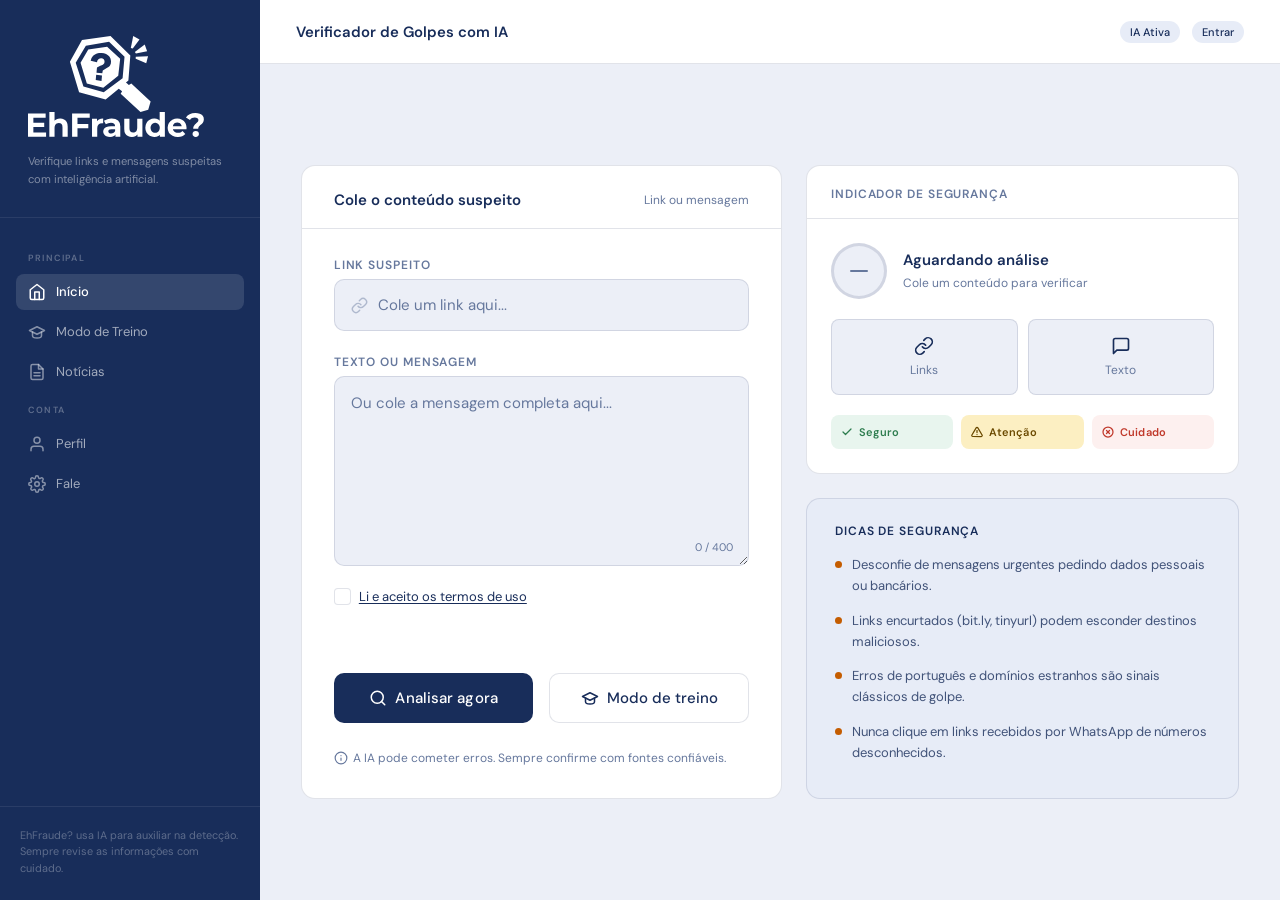
==== commit ce3f795b: "Teste" ====
--- a/Front-end/index.html
+++ b/Front-end/index.html
@@ -59,7 +59,7 @@
 
           <a class="nav-item" href="#">
             <svg width="18" height="18" viewBox="0 0 24 24" fill="none" stroke="currentColor" stroke-width="2" stroke-linecap="round" stroke-linejoin="round"><circle cx="12" cy="12" r="3"/><path d="M19.4 15a1.65 1.65 0 0 0 .33 1.82l.06.06a2 2 0 1 1-2.83 2.83l-.06-.06a1.65 1.65 0 0 0-1.82-.33 1.65 1.65 0 0 0-1 1.51V21a2 2 0 1 1-4 0v-.09a1.65 1.65 0 0 0-1-1.51 1.65 1.65 0 0 0-1.82.33l-.06.06a2 2 0 1 1-2.83-2.83l.06-.06a1.65 1.65 0 0 0 .33-1.82 1.65 1.65 0 0 0-1.51-1H3a2 2 0 1 1 0-4h.09a1.65 1.65 0 0 0 1.51-1 1.65 1.65 0 0 0-.33-1.82l-.06-.06a2 2 0 1 1 2.83-2.83l.06.06a1.65 1.65 0 0 0 1.82.33h.01a1.65 1.65 0 0 0 1-1.51V3a2 2 0 1 1 4 0v.09a1.65 1.65 0 0 0 1 1.51h.01a1.65 1.65 0 0 0 1.82-.33l.06-.06a2 2 0 1 1 2.83 2.83l-.06.06a1.65 1.65 0 0 0-.33 1.82v.01a1.65 1.65 0 0 0 1.51 1H21a2 2 0 1 1 0 4h-.09a1.65 1.65 0 0 0-1.51 1z"/></svg>
-            Fale Conosco
+            Fale
           </a>
         </nav>
 
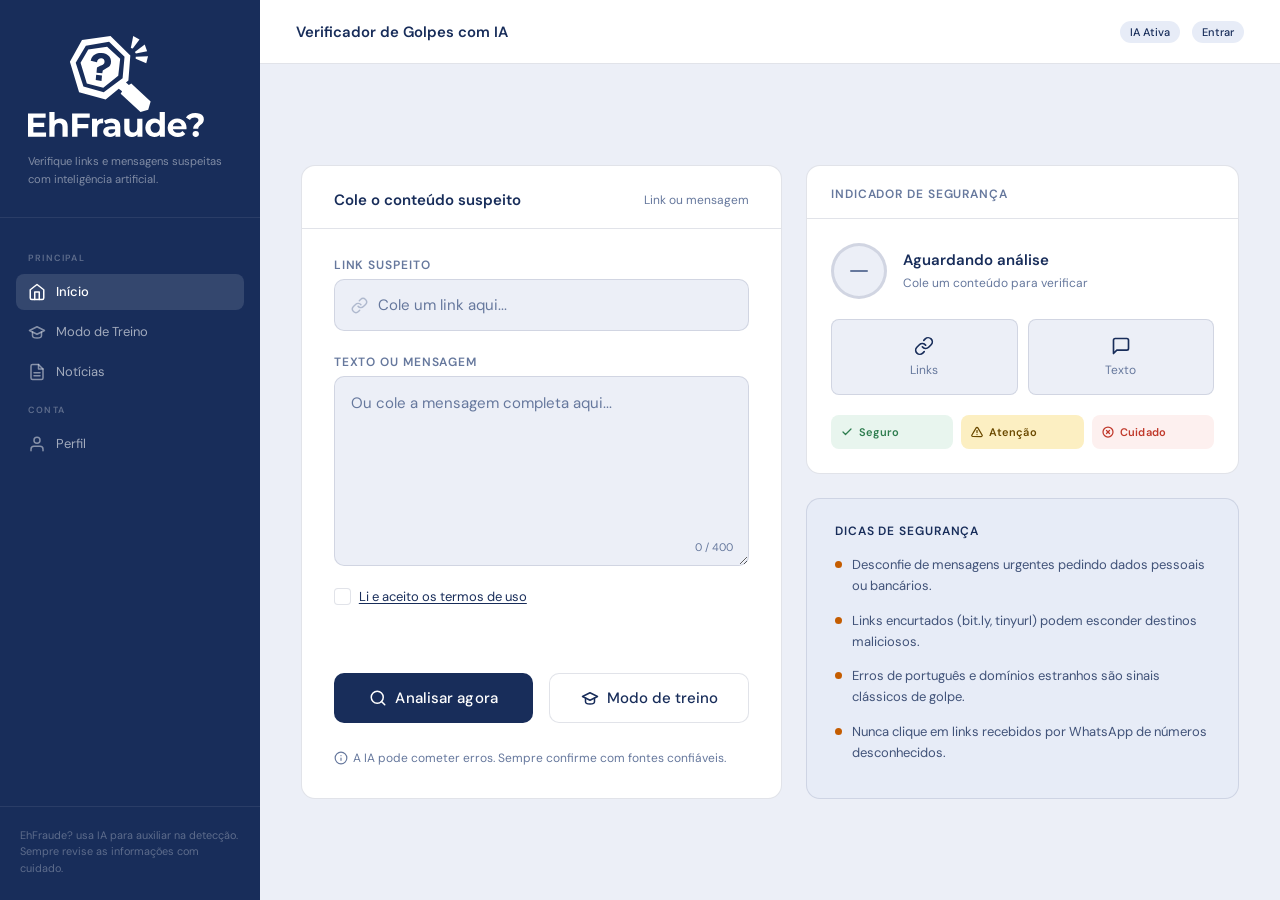
==== commit 050f290a: "Comment out 'Fale Conosco' navigation link" ====
--- a/Front-end/index.html
+++ b/Front-end/index.html
@@ -57,10 +57,10 @@
             Perfil
           </a>
 
-          <a class="nav-item" href="#">
+          <!-- <a class="nav-item" href="#">
             <svg width="18" height="18" viewBox="0 0 24 24" fill="none" stroke="currentColor" stroke-width="2" stroke-linecap="round" stroke-linejoin="round"><circle cx="12" cy="12" r="3"/><path d="M19.4 15a1.65 1.65 0 0 0 .33 1.82l.06.06a2 2 0 1 1-2.83 2.83l-.06-.06a1.65 1.65 0 0 0-1.82-.33 1.65 1.65 0 0 0-1 1.51V21a2 2 0 1 1-4 0v-.09a1.65 1.65 0 0 0-1-1.51 1.65 1.65 0 0 0-1.82.33l-.06.06a2 2 0 1 1-2.83-2.83l.06-.06a1.65 1.65 0 0 0 .33-1.82 1.65 1.65 0 0 0-1.51-1H3a2 2 0 1 1 0-4h.09a1.65 1.65 0 0 0 1.51-1 1.65 1.65 0 0 0-.33-1.82l-.06-.06a2 2 0 1 1 2.83-2.83l.06.06a1.65 1.65 0 0 0 1.82.33h.01a1.65 1.65 0 0 0 1-1.51V3a2 2 0 1 1 4 0v.09a1.65 1.65 0 0 0 1 1.51h.01a1.65 1.65 0 0 0 1.82-.33l.06-.06a2 2 0 1 1 2.83 2.83l-.06.06a1.65 1.65 0 0 0-.33 1.82v.01a1.65 1.65 0 0 0 1.51 1H21a2 2 0 1 1 0 4h-.09a1.65 1.65 0 0 0-1.51 1z"/></svg>
-            Fale
-          </a>
+            Fale Conosco
+          </a> -->
         </nav>
 
         <div class="sidebar-footer">
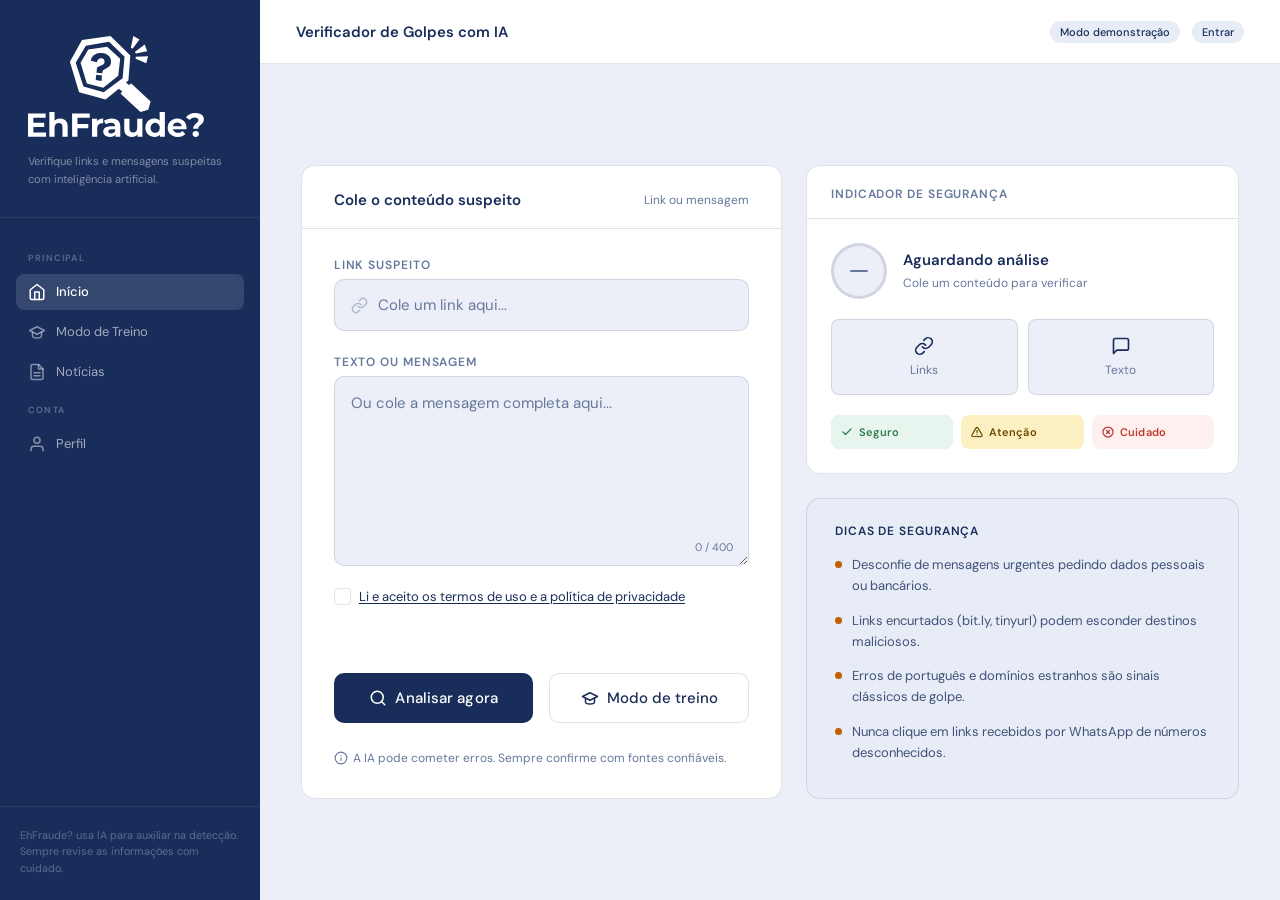
==== commit f0ec29f0: "Add files via upload" ====
--- a/Front-end/index.html
+++ b/Front-end/index.html
@@ -122,7 +122,7 @@
                 </div>
               </div>
 
-              <label class="checkbox-row"><input type="checkbox" id="termos"><span class="checkbox-box"></span><span class="checkbox-label">Li e aceito os termos de uso</span></label>
+              <label class="checkbox-row"><input type="checkbox" id="termos"><span class="checkbox-box"></span><span class="checkbox-label">Li e aceito os <a href="termos.html" target="_blank" rel="noopener" style="color:inherit;text-decoration:underline">termos de uso</a> e a <a href="privacidade.html" target="_blank" rel="noopener" style="color:inherit;text-decoration:underline">política de privacidade</a></span></label>
 
               <p class="form-error" id="erro-form" role="alert"></p><div class="btn-row">
                 <button class="btn-primary" type="button" id="btn-analisar">
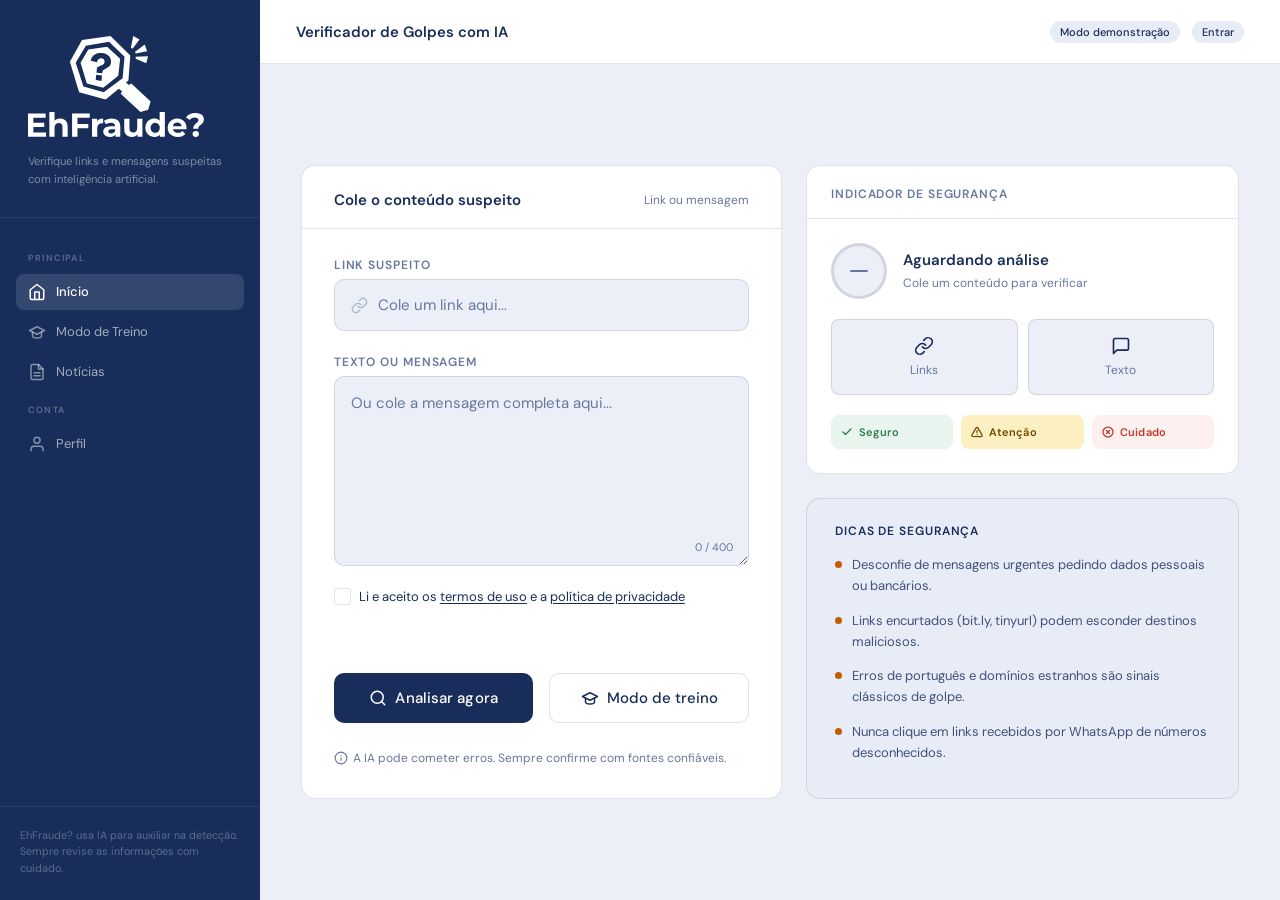
==== commit 03d2eb6a: "Criação dos termos de uso e politica de privacidade" ====
--- a/Front-end/index.html
+++ b/Front-end/index.html
@@ -1,262 +1,317 @@
 <!DOCTYPE html>
 <html lang="pt-BR">
-  <head>
-    <meta charset="UTF-8">
-    <meta name="viewport" content="width=device-width, initial-scale=1.0">
-    <meta name="description" content="Verifique links e mensagens suspeitas com inteligência artificial.">
-
-    <title>EhFraude? — Verificador de Golpes</title>
-
-    <link rel="preconnect" href="https://fonts.googleapis.com">
-    <link rel="preconnect" href="https://fonts.gstatic.com" crossorigin>
-    <link
-      href="https://fonts.googleapis.com/css2?family=DM+Sans:wght@400;500;600;700&family=IM+Fell+English&display=swap"
-      rel="stylesheet"
-    >
-
-    <link rel="stylesheet" href="style.css">
-  <link rel="stylesheet" href="css/funcional.css"><link rel="icon" href="favicon.svg" type="image/svg+xml"><link rel="icon" href="favicon.ico" sizes="any"><link rel="apple-touch-icon" href="apple-touch-icon.png"></head>
-
-  <body data-page="inicio">
-    <div class="mobile-header" style="display:none;">
-      <div class="logo">
-        <img src="Imagens/logo/horizontal-branco.svg" alt="EhFraude?">
-      </div>
+
+<head>
+  <meta charset="UTF-8">
+  <meta name="viewport" content="width=device-width, initial-scale=1.0">
+  <meta name="description" content="Verifique links e mensagens suspeitas com inteligência artificial.">
+
+  <title>EhFraude? — Verificador de Golpes</title>
+
+  <link rel="preconnect" href="https://fonts.googleapis.com">
+  <link rel="preconnect" href="https://fonts.gstatic.com" crossorigin>
+  <link href="https://fonts.googleapis.com/css2?family=DM+Sans:wght@400;500;600;700&family=IM+Fell+English&display=swap" rel="stylesheet">
+
+  <link rel="stylesheet" href="style.css">
+  <link rel="stylesheet" href="css/funcional.css">
+  <link rel="icon" href="favicon.svg" type="image/svg+xml">
+  <link rel="icon" href="favicon.ico" sizes="any">
+  <link rel="apple-touch-icon" href="apple-touch-icon.png">
+</head>
+
+<body data-page="inicio">
+  <div class="mobile-header" style="display:none;">
+    <div class="logo">
+      <img src="Imagens/logo/horizontal-branco.svg" alt="EhFraude?">
     </div>
-
-    <div class="app-shell">
-
-     <aside class="sidebar">
+  </div>
+
+  <div class="app-shell">
+
+    <aside class="sidebar">
       <div class="sidebar-brand">
         <div class="logo"><img src="Imagens/logo/vertical-branco.svg" alt="EhFraude?"></div>
         <p class="sidebar-tagline">Verifique links e mensagens suspeitas com inteligência artificial.</p>
       </div>
 
-        <nav class="sidebar-nav">
-          <p class="nav-label">Principal</p>
-
-          <a class="nav-item active" href="#">
-            <svg width="18" height="18" viewBox="0 0 24 24" fill="none" stroke="currentColor" stroke-width="2" stroke-linecap="round" stroke-linejoin="round"><path d="M3 9l9-7 9 7v11a2 2 0 0 1-2 2H5a2 2 0 0 1-2-2z"/><polyline points="9 22 9 12 15 12 15 22"/></svg>
-            Início
-          </a>
-
-          <a class="nav-item" href="Treino/EhFraude-treino.html">
-            <svg width="18" height="18" viewBox="0 0 24 24" fill="none" stroke="currentColor" stroke-width="2" stroke-linecap="round" stroke-linejoin="round"><path d="M22 10 12 5 2 10l10 5 10-5Z"/><path d="M6 12v5c0 1.66 2.69 3 6 3s6-1.34 6-3v-5"/></svg>
-            Modo de Treino
-          </a>
-
-          <a class="nav-item" href="Noticias/EhFraude-noticias.html">
-            <svg width="18" height="18" viewBox="0 0 24 24" fill="none" stroke="currentColor" stroke-width="2" stroke-linecap="round" stroke-linejoin="round"><path d="M14 2H6a2 2 0 0 0-2 2v16a2 2 0 0 0 2 2h12a2 2 0 0 0 2-2V8z"/><polyline points="14 2 14 8 20 8"/><line x1="16" y1="13" x2="8" y2="13"/><line x1="16" y1="17" x2="8" y2="17"/></svg>
-            Notícias
-          </a>
-
-          <p class="nav-label">Conta</p>
-
-          <a class="nav-item" href="Perfil/EhFraude-perfil.html">
-            <svg width="18" height="18" viewBox="0 0 24 24" fill="none" stroke="currentColor" stroke-width="2" stroke-linecap="round" stroke-linejoin="round"><path d="M20 21v-2a4 4 0 0 0-4-4H8a4 4 0 0 0-4 4v2"/><circle cx="12" cy="7" r="4"/></svg>
-            Perfil
-          </a>
-
-          <!-- <a class="nav-item" href="#">
+      <nav class="sidebar-nav">
+        <p class="nav-label">Principal</p>
+
+        <a class="nav-item active" href="#">
+          <svg width="18" height="18" viewBox="0 0 24 24" fill="none" stroke="currentColor" stroke-width="2" stroke-linecap="round" stroke-linejoin="round">
+            <path d="M3 9l9-7 9 7v11a2 2 0 0 1-2 2H5a2 2 0 0 1-2-2z" />
+            <polyline points="9 22 9 12 15 12 15 22" />
+          </svg>
+          Início
+        </a>
+
+        <a class="nav-item" href="Treino/EhFraude-treino.html">
+          <svg width="18" height="18" viewBox="0 0 24 24" fill="none" stroke="currentColor" stroke-width="2" stroke-linecap="round" stroke-linejoin="round">
+            <path d="M22 10 12 5 2 10l10 5 10-5Z" />
+            <path d="M6 12v5c0 1.66 2.69 3 6 3s6-1.34 6-3v-5" />
+          </svg>
+          Modo de Treino
+        </a>
+
+        <a class="nav-item" href="Noticias/EhFraude-noticias.html">
+          <svg width="18" height="18" viewBox="0 0 24 24" fill="none" stroke="currentColor" stroke-width="2" stroke-linecap="round" stroke-linejoin="round">
+            <path d="M14 2H6a2 2 0 0 0-2 2v16a2 2 0 0 0 2 2h12a2 2 0 0 0 2-2V8z" />
+            <polyline points="14 2 14 8 20 8" />
+            <line x1="16" y1="13" x2="8" y2="13" />
+            <line x1="16" y1="17" x2="8" y2="17" />
+          </svg>
+          Notícias
+        </a>
+
+        <p class="nav-label">Conta</p>
+
+        <a class="nav-item" href="Perfil/EhFraude-perfil.html">
+          <svg width="18" height="18" viewBox="0 0 24 24" fill="none" stroke="currentColor" stroke-width="2" stroke-linecap="round" stroke-linejoin="round">
+            <path d="M20 21v-2a4 4 0 0 0-4-4H8a4 4 0 0 0-4 4v2" />
+            <circle cx="12" cy="7" r="4" />
+          </svg>
+          Perfil
+        </a>
+
+        <!-- <a class="nav-item" href="#">
             <svg width="18" height="18" viewBox="0 0 24 24" fill="none" stroke="currentColor" stroke-width="2" stroke-linecap="round" stroke-linejoin="round"><circle cx="12" cy="12" r="3"/><path d="M19.4 15a1.65 1.65 0 0 0 .33 1.82l.06.06a2 2 0 1 1-2.83 2.83l-.06-.06a1.65 1.65 0 0 0-1.82-.33 1.65 1.65 0 0 0-1 1.51V21a2 2 0 1 1-4 0v-.09a1.65 1.65 0 0 0-1-1.51 1.65 1.65 0 0 0-1.82.33l-.06.06a2 2 0 1 1-2.83-2.83l.06-.06a1.65 1.65 0 0 0 .33-1.82 1.65 1.65 0 0 0-1.51-1H3a2 2 0 1 1 0-4h.09a1.65 1.65 0 0 0 1.51-1 1.65 1.65 0 0 0-.33-1.82l-.06-.06a2 2 0 1 1 2.83-2.83l.06.06a1.65 1.65 0 0 0 1.82.33h.01a1.65 1.65 0 0 0 1-1.51V3a2 2 0 1 1 4 0v.09a1.65 1.65 0 0 0 1 1.51h.01a1.65 1.65 0 0 0 1.82-.33l.06-.06a2 2 0 1 1 2.83 2.83l-.06.06a1.65 1.65 0 0 0-.33 1.82v.01a1.65 1.65 0 0 0 1.51 1H21a2 2 0 1 1 0 4h-.09a1.65 1.65 0 0 0-1.51 1z"/></svg>
             Fale Conosco
           </a> -->
-        </nav>
-
-        <div class="sidebar-footer">
-          <p>
-            EhFraude? usa IA para auxiliar na detecção.
-            Sempre revise as informações com cuidado.
-          </p>
+      </nav>
+
+      <div class="sidebar-footer">
+        <p>
+          EhFraude? usa IA para auxiliar na detecção.
+          Sempre revise as informações com cuidado.
+        </p>
+      </div>
+    </aside>
+
+    <header class="topbar">
+      <h1 class="topbar-title">Verificador de Golpes com IA</h1>
+
+      <div class="topbar-right">
+        <span class="topbar-badge">IA Ativa</span>
+      </div>
+    </header>
+
+    <main class="main">
+      <div class="two-col">
+
+        <section class="panel">
+          <div class="panel-head">
+            <h2>Cole o conteúdo suspeito</h2>
+            <span>Link ou mensagem</span>
+          </div>
+
+          <div class="panel-body">
+            <div class="field-group">
+              <label class="section-label" for="link-input">Link suspeito</label>
+
+              <div class="input-field">
+                <svg class="input-icon" viewBox="0 0 24 24" fill="none" stroke="currentColor" stroke-width="2" stroke-linecap="round" stroke-linejoin="round">
+                  <path d="M10 13a5 5 0 0 0 7.54.54l3-3a5 5 0 0 0-7.07-7.07l-1.72 1.71" />
+                  <path d="M14 11a5 5 0 0 0-7.54-.54l-3 3a5 5 0 0 0 7.07 7.07l1.71-1.71" />
+                </svg>
+
+                <input type="text" id="link-input" name="link" placeholder="Cole um link aqui..." autocomplete="off" spellcheck="false">
+              </div>
+            </div>
+
+            <div class="field-group">
+              <label class="section-label" for="message-input">Texto ou mensagem</label>
+
+              <div class="textarea-wrap">
+                <textarea class="textarea-field" id="message-input" name="mensagem" maxlength="400" placeholder="Ou cole a mensagem completa aqui..."></textarea>
+
+                <span class="char-count" id="char-count">0 / 400</span>
+              </div>
+            </div>
+
+            <label class="checkbox-row"><input type="checkbox" id="termos"><span class="checkbox-box"></span><span class="checkbox-label">Li e aceito os <a href="Termos/termos.html" target="_blank" rel="noopener" style="color:inherit;text-decoration:underline">termos de uso</a> e a <a href="Termos/privacidade.html" target="_blank" rel="noopener" style="color:inherit;text-decoration:underline">política de privacidade</a></span></label>
+
+            <p class="form-error" id="erro-form" role="alert"></p>
+            <div class="btn-row">
+              <button class="btn-primary" type="button" id="btn-analisar">
+                <svg class="btn-icon" viewBox="0 0 24 24" fill="none" stroke="currentColor" stroke-width="2" stroke-linecap="round" stroke-linejoin="round">
+                  <circle cx="11" cy="11" r="8" />
+                  <line x1="21" y1="21" x2="16.65" y2="16.65" />
+                </svg>
+                Analisar agora
+              </button>
+
+              <a class="btn-secondary" href="Treino/EhFraude-treino.html">
+                <svg class="btn-icon" viewBox="0 0 24 24" fill="none" stroke="currentColor" stroke-width="2" stroke-linecap="round" stroke-linejoin="round">
+                  <path d="M22 10 12 5 2 10l10 5 10-5Z" />
+                  <path d="M6 12v5c0 1.66 2.69 3 6 3s6-1.34 6-3v-5" />
+                </svg>
+                Modo de treino
+              </a>
+            </div>
+
+            <p class="ai-warning">
+              <svg width="14" height="14" viewBox="0 0 24 24" fill="none" stroke="currentColor" stroke-width="2" stroke-linecap="round" stroke-linejoin="round">
+                <circle cx="12" cy="12" r="10" />
+                <line x1="12" y1="16" x2="12" y2="12" />
+                <line x1="12" y1="8" x2="12.01" y2="8" />
+              </svg>
+              A IA pode cometer erros. Sempre confirme com fontes confiáveis.
+            </p>
+          </div>
+        </section>
+
+        <div class="side-col">
+          <section class="indicator-card" id="ind-card">
+            <div class="indicator-head">
+              <p>Indicador de segurança</p>
+            </div>
+
+            <div class="indicator-body">
+              <p class="mobile-indicator-title" style="display:none">
+                Indicador de segurança
+              </p>
+
+              <div class="indicator-status">
+                <div class="indicator-circle"><span class="indicator-dash" id="ind-dash"></span><span id="ind-pct" hidden></span></div>
+
+                <div class="indicator-text">
+                  <strong id="ind-title">Aguardando análise</strong>
+                  <span id="ind-sub">Cole um conteúdo para verificar</span>
+                </div>
+              </div>
+
+              <div class="type-cards">
+                <div class="type-card" id="tc-link">
+                  <svg width="20" height="20" viewBox="0 0 24 24" fill="none" stroke="currentColor" stroke-width="2" stroke-linecap="round" stroke-linejoin="round">
+                    <path d="M10 13a5 5 0 0 0 7.54.54l3-3a5 5 0 0 0-7.07-7.07l-1.72 1.71" />
+                    <path d="M14 11a5 5 0 0 0-7.54-.54l-3 3a5 5 0 0 0 7.07 7.07l1.71-1.71" />
+                  </svg>
+                  <span>Links</span>
+                </div>
+
+                <div class="type-card" id="tc-texto">
+                  <svg width="20" height="20" viewBox="0 0 24 24" fill="none" stroke="currentColor" stroke-width="2" stroke-linecap="round" stroke-linejoin="round">
+                    <path d="M21 15a2 2 0 0 1-2 2H7l-4 4V5a2 2 0 0 1 2-2h14a2 2 0 0 1 2 2z" />
+                  </svg>
+                  <span>Texto</span>
+                </div>
+              </div>
+
+              <div class="status-badges">
+                <span class="badge badge-safe">
+                  <svg width="12" height="12" viewBox="0 0 24 24" fill="none" stroke="currentColor" stroke-width="2.5" stroke-linecap="round" stroke-linejoin="round">
+                    <polyline points="20 6 9 17 4 12" />
+                  </svg>
+                  Seguro
+                </span>
+
+                <span class="badge badge-warn">
+                  <svg width="12" height="12" viewBox="0 0 24 24" fill="none" stroke="currentColor" stroke-width="2.5" stroke-linecap="round" stroke-linejoin="round">
+                    <path d="M10.29 3.86 1.82 18a2 2 0 0 0 1.71 3h16.94a2 2 0 0 0 1.71-3L13.71 3.86a2 2 0 0 0-3.42 0z" />
+                    <line x1="12" y1="9" x2="12" y2="13" />
+                    <line x1="12" y1="17" x2="12.01" y2="17" />
+                  </svg>
+                  Atenção
+                </span>
+
+                <span class="badge badge-danger">
+                  <svg width="12" height="12" viewBox="0 0 24 24" fill="none" stroke="currentColor" stroke-width="2.5" stroke-linecap="round" stroke-linejoin="round">
+                    <circle cx="12" cy="12" r="10" />
+                    <line x1="15" y1="9" x2="9" y2="15" />
+                    <line x1="9" y1="9" x2="15" y2="15" />
+                  </svg>
+                  Cuidado
+                </span>
+              </div>
+              <div class="ind-detalhes" id="ind-detalhes" hidden>
+                <h4>Sinais encontrados</h4>
+                <ul id="ind-sinais"></ul>
+                <h4>O que fazer</h4>
+                <ul id="ind-acoes"></ul>
+              </div>
+            </div>
+          </section>
+
+          <div class="tips-card">
+            <p class="tips-title">Dicas de segurança</p>
+
+            <div class="tip-item">
+              <span class="tip-dot"></span>
+              <p>Desconfie de mensagens urgentes pedindo dados pessoais ou bancários.</p>
+            </div>
+
+            <div class="tip-item">
+              <span class="tip-dot"></span>
+              <p>Links encurtados (bit.ly, tinyurl) podem esconder destinos maliciosos.</p>
+            </div>
+
+            <div class="tip-item">
+              <span class="tip-dot"></span>
+              <p>Erros de português e domínios estranhos são sinais clássicos de golpe.</p>
+            </div>
+
+            <div class="tip-item">
+              <span class="tip-dot"></span>
+              <p>Nunca clique em links recebidos por WhatsApp de números desconhecidos.</p>
+            </div>
+          </div>
         </div>
-      </aside>
-
-      <header class="topbar">
-        <h1 class="topbar-title">Verificador de Golpes com IA</h1>
-
-        <div class="topbar-right">
-          <span class="topbar-badge">IA Ativa</span>
-        </div>
-      </header>
-
-      <main class="main">
-        <div class="two-col">
-
-          <section class="panel">
-            <div class="panel-head">
-              <h2>Cole o conteúdo suspeito</h2>
-              <span>Link ou mensagem</span>
-            </div>
-
-            <div class="panel-body">
-              <div class="field-group">
-                <label class="section-label" for="link-input">Link suspeito</label>
-
-                <div class="input-field">
-                  <svg class="input-icon" viewBox="0 0 24 24" fill="none" stroke="currentColor" stroke-width="2" stroke-linecap="round" stroke-linejoin="round"><path d="M10 13a5 5 0 0 0 7.54.54l3-3a5 5 0 0 0-7.07-7.07l-1.72 1.71"/><path d="M14 11a5 5 0 0 0-7.54-.54l-3 3a5 5 0 0 0 7.07 7.07l1.71-1.71"/></svg>
-
-                  <input
-                    type="text"
-                    id="link-input"
-                    name="link"
-                    placeholder="Cole um link aqui..."
-                    autocomplete="off"
-                    spellcheck="false"
-                  >
-                </div>
-              </div>
-
-              <div class="field-group">
-                <label class="section-label" for="message-input">Texto ou mensagem</label>
-
-                <div class="textarea-wrap">
-                  <textarea
-                    class="textarea-field"
-                    id="message-input"
-                    name="mensagem"
-                    maxlength="400"
-                    placeholder="Ou cole a mensagem completa aqui..."
-                  ></textarea>
-
-                  <span class="char-count" id="char-count">0 / 400</span>
-                </div>
-              </div>
-
-              <label class="checkbox-row"><input type="checkbox" id="termos"><span class="checkbox-box"></span><span class="checkbox-label">Li e aceito os <a href="termos.html" target="_blank" rel="noopener" style="color:inherit;text-decoration:underline">termos de uso</a> e a <a href="privacidade.html" target="_blank" rel="noopener" style="color:inherit;text-decoration:underline">política de privacidade</a></span></label>
-
-              <p class="form-error" id="erro-form" role="alert"></p><div class="btn-row">
-                <button class="btn-primary" type="button" id="btn-analisar">
-                  <svg class="btn-icon" viewBox="0 0 24 24" fill="none" stroke="currentColor" stroke-width="2" stroke-linecap="round" stroke-linejoin="round"><circle cx="11" cy="11" r="8"/><line x1="21" y1="21" x2="16.65" y2="16.65"/></svg>
-                  Analisar agora
-                </button>
-
-                <a class="btn-secondary" href="Treino/EhFraude-treino.html">
-                  <svg class="btn-icon" viewBox="0 0 24 24" fill="none" stroke="currentColor" stroke-width="2" stroke-linecap="round" stroke-linejoin="round"><path d="M22 10 12 5 2 10l10 5 10-5Z"/><path d="M6 12v5c0 1.66 2.69 3 6 3s6-1.34 6-3v-5"/></svg>
-                  Modo de treino
-                </a>
-              </div>
-
-              <p class="ai-warning">
-                <svg width="14" height="14" viewBox="0 0 24 24" fill="none" stroke="currentColor" stroke-width="2" stroke-linecap="round" stroke-linejoin="round"><circle cx="12" cy="12" r="10"/><line x1="12" y1="16" x2="12" y2="12"/><line x1="12" y1="8" x2="12.01" y2="8"/></svg>
-                A IA pode cometer erros. Sempre confirme com fontes confiáveis.
-              </p>
-            </div>
-          </section>
-
-          <div class="side-col">
-            <section class="indicator-card" id="ind-card">
-              <div class="indicator-head">
-                <p>Indicador de segurança</p>
-              </div>
-
-              <div class="indicator-body">
-                <p class="mobile-indicator-title" style="display:none">
-                  Indicador de segurança
-                </p>
-
-                <div class="indicator-status">
-                  <div class="indicator-circle"><span class="indicator-dash" id="ind-dash"></span><span id="ind-pct" hidden></span></div>
-
-                  <div class="indicator-text">
-                    <strong id="ind-title">Aguardando análise</strong>
-                    <span id="ind-sub">Cole um conteúdo para verificar</span>
-                  </div>
-                </div>
-
-                <div class="type-cards">
-                  <div class="type-card" id="tc-link">
-                    <svg width="20" height="20" viewBox="0 0 24 24" fill="none" stroke="currentColor" stroke-width="2" stroke-linecap="round" stroke-linejoin="round"><path d="M10 13a5 5 0 0 0 7.54.54l3-3a5 5 0 0 0-7.07-7.07l-1.72 1.71"/><path d="M14 11a5 5 0 0 0-7.54-.54l-3 3a5 5 0 0 0 7.07 7.07l1.71-1.71"/></svg>
-                    <span>Links</span>
-                  </div>
-
-                  <div class="type-card" id="tc-texto">
-                    <svg width="20" height="20" viewBox="0 0 24 24" fill="none" stroke="currentColor" stroke-width="2" stroke-linecap="round" stroke-linejoin="round"><path d="M21 15a2 2 0 0 1-2 2H7l-4 4V5a2 2 0 0 1 2-2h14a2 2 0 0 1 2 2z"/></svg>
-                    <span>Texto</span>
-                  </div>
-                </div>
-
-                <div class="status-badges">
-                  <span class="badge badge-safe">
-                    <svg width="12" height="12" viewBox="0 0 24 24" fill="none" stroke="currentColor" stroke-width="2.5" stroke-linecap="round" stroke-linejoin="round"><polyline points="20 6 9 17 4 12"/></svg>
-                    Seguro
-                  </span>
-
-                  <span class="badge badge-warn">
-                    <svg width="12" height="12" viewBox="0 0 24 24" fill="none" stroke="currentColor" stroke-width="2.5" stroke-linecap="round" stroke-linejoin="round"><path d="M10.29 3.86 1.82 18a2 2 0 0 0 1.71 3h16.94a2 2 0 0 0 1.71-3L13.71 3.86a2 2 0 0 0-3.42 0z"/><line x1="12" y1="9" x2="12" y2="13"/><line x1="12" y1="17" x2="12.01" y2="17"/></svg>
-                    Atenção
-                  </span>
-
-                  <span class="badge badge-danger">
-                    <svg width="12" height="12" viewBox="0 0 24 24" fill="none" stroke="currentColor" stroke-width="2.5" stroke-linecap="round" stroke-linejoin="round"><circle cx="12" cy="12" r="10"/><line x1="15" y1="9" x2="9" y2="15"/><line x1="9" y1="9" x2="15" y2="15"/></svg>
-                    Cuidado
-                  </span>
-                </div><div class="ind-detalhes" id="ind-detalhes" hidden><h4>Sinais encontrados</h4><ul id="ind-sinais"></ul><h4>O que fazer</h4><ul id="ind-acoes"></ul></div>
-              </div>
-            </section>
-
-            <div class="tips-card">
-              <p class="tips-title">Dicas de segurança</p>
-
-              <div class="tip-item">
-                <span class="tip-dot"></span>
-                <p>Desconfie de mensagens urgentes pedindo dados pessoais ou bancários.</p>
-              </div>
-
-              <div class="tip-item">
-                <span class="tip-dot"></span>
-                <p>Links encurtados (bit.ly, tinyurl) podem esconder destinos maliciosos.</p>
-              </div>
-
-              <div class="tip-item">
-                <span class="tip-dot"></span>
-                <p>Erros de português e domínios estranhos são sinais clássicos de golpe.</p>
-              </div>
-
-              <div class="tip-item">
-                <span class="tip-dot"></span>
-                <p>Nunca clique em links recebidos por WhatsApp de números desconhecidos.</p>
-              </div>
-            </div>
-          </div>
-
-        </div>
-      </main>
-
-    </div>
-
-    <p class="mobile-footer" style="display:none">A IA pode cometer erros</p>
-
-    <nav class="mobile-navbar" style="display:none">
-      <a class="mobile-nav-item active" href="#">
-        <svg width="20" height="20" viewBox="0 0 24 24" fill="none" stroke="currentColor" stroke-width="2" stroke-linecap="round" stroke-linejoin="round"><path d="M3 9l9-7 9 7v11a2 2 0 0 1-2 2H5a2 2 0 0 1-2-2z"/><polyline points="9 22 9 12 15 12 15 22"/></svg>
-        <span>Início</span>
-      </a>
-
-      <a class="mobile-nav-item" href="Treino/EhFraude-treino.html">
-        <svg width="20" height="20" viewBox="0 0 24 24" fill="none" stroke="currentColor" stroke-width="2" stroke-linecap="round" stroke-linejoin="round"><path d="M22 10 12 5 2 10l10 5 10-5Z"/><path d="M6 12v5c0 1.66 2.69 3 6 3s6-1.34 6-3v-5"/></svg>
-        <span>Treino</span>
-      </a>
-
-      <a class="mobile-nav-item" href="Noticias/EhFraude-noticias.html">
-        <svg width="20" height="20" viewBox="0 0 24 24" fill="none" stroke="currentColor" stroke-width="2" stroke-linecap="round" stroke-linejoin="round"><path d="M14 2H6a2 2 0 0 0-2 2v16a2 2 0 0 0 2 2h12a2 2 0 0 0 2-2V8z"/><polyline points="14 2 14 8 20 8"/><line x1="16" y1="13" x2="8" y2="13"/><line x1="16" y1="17" x2="8" y2="17"/></svg>
-        <span>Notícias</span>
-      </a>
-
-      <a class="mobile-nav-item" href="Perfil/EhFraude-perfil.html">
-        <svg width="20" height="20" viewBox="0 0 24 24" fill="none" stroke="currentColor" stroke-width="2" stroke-linecap="round" stroke-linejoin="round"><path d="M20 21v-2a4 4 0 0 0-4-4H8a4 4 0 0 0-4 4v2"/><circle cx="12" cy="7" r="4"/></svg>
-        <span>Perfil</span>
-      </a>
-    </nav>
-
-    <script>
-      const messageInput = document.getElementById("message-input");
-      const charCount = document.getElementById("char-count");
-
-      if (messageInput && charCount) {
-        messageInput.addEventListener("input", () => {
-          charCount.textContent = messageInput.value.length + " / 400";
-        });
-      }
-    </script>
-  <script src="js/api.js"></script><script src="js/app.js"></script></body>
-</html>
+
+      </div>
+    </main>
+
+  </div>
+
+  <p class="mobile-footer" style="display:none">A IA pode cometer erros</p>
+
+  <nav class="mobile-navbar" style="display:none">
+    <a class="mobile-nav-item active" href="#">
+      <svg width="20" height="20" viewBox="0 0 24 24" fill="none" stroke="currentColor" stroke-width="2" stroke-linecap="round" stroke-linejoin="round">
+        <path d="M3 9l9-7 9 7v11a2 2 0 0 1-2 2H5a2 2 0 0 1-2-2z" />
+        <polyline points="9 22 9 12 15 12 15 22" />
+      </svg>
+      <span>Início</span>
+    </a>
+
+    <a class="mobile-nav-item" href="Treino/EhFraude-treino.html">
+      <svg width="20" height="20" viewBox="0 0 24 24" fill="none" stroke="currentColor" stroke-width="2" stroke-linecap="round" stroke-linejoin="round">
+        <path d="M22 10 12 5 2 10l10 5 10-5Z" />
+        <path d="M6 12v5c0 1.66 2.69 3 6 3s6-1.34 6-3v-5" />
+      </svg>
+      <span>Treino</span>
+    </a>
+
+    <a class="mobile-nav-item" href="Noticias/EhFraude-noticias.html">
+      <svg width="20" height="20" viewBox="0 0 24 24" fill="none" stroke="currentColor" stroke-width="2" stroke-linecap="round" stroke-linejoin="round">
+        <path d="M14 2H6a2 2 0 0 0-2 2v16a2 2 0 0 0 2 2h12a2 2 0 0 0 2-2V8z" />
+        <polyline points="14 2 14 8 20 8" />
+        <line x1="16" y1="13" x2="8" y2="13" />
+        <line x1="16" y1="17" x2="8" y2="17" />
+      </svg>
+      <span>Notícias</span>
+    </a>
+
+    <a class="mobile-nav-item" href="Perfil/EhFraude-perfil.html">
+      <svg width="20" height="20" viewBox="0 0 24 24" fill="none" stroke="currentColor" stroke-width="2" stroke-linecap="round" stroke-linejoin="round">
+        <path d="M20 21v-2a4 4 0 0 0-4-4H8a4 4 0 0 0-4 4v2" />
+        <circle cx="12" cy="7" r="4" />
+      </svg>
+      <span>Perfil</span>
+    </a>
+  </nav>
+
+  <script>
+    const messageInput = document.getElementById("message-input");
+    const charCount = document.getElementById("char-count");
+
+    if (messageInput && charCount) {
+      messageInput.addEventListener("input", () => {
+        charCount.textContent = messageInput.value.length + " / 400";
+      });
+    }
+  </script>
+  <script src="js/api.js"></script>
+  <script src="js/app.js"></script>
+</body>
+
+</html>
--- a/Front-end/style.css
+++ b/Front-end/style.css
@@ -374,7 +374,7 @@
 .checkbox-label {
   font-size: 0.8125rem;
   color: var(--primary);
-  text-decoration: underline;
+  text-decoration: none;
   text-underline-offset: 2px;
 }
 
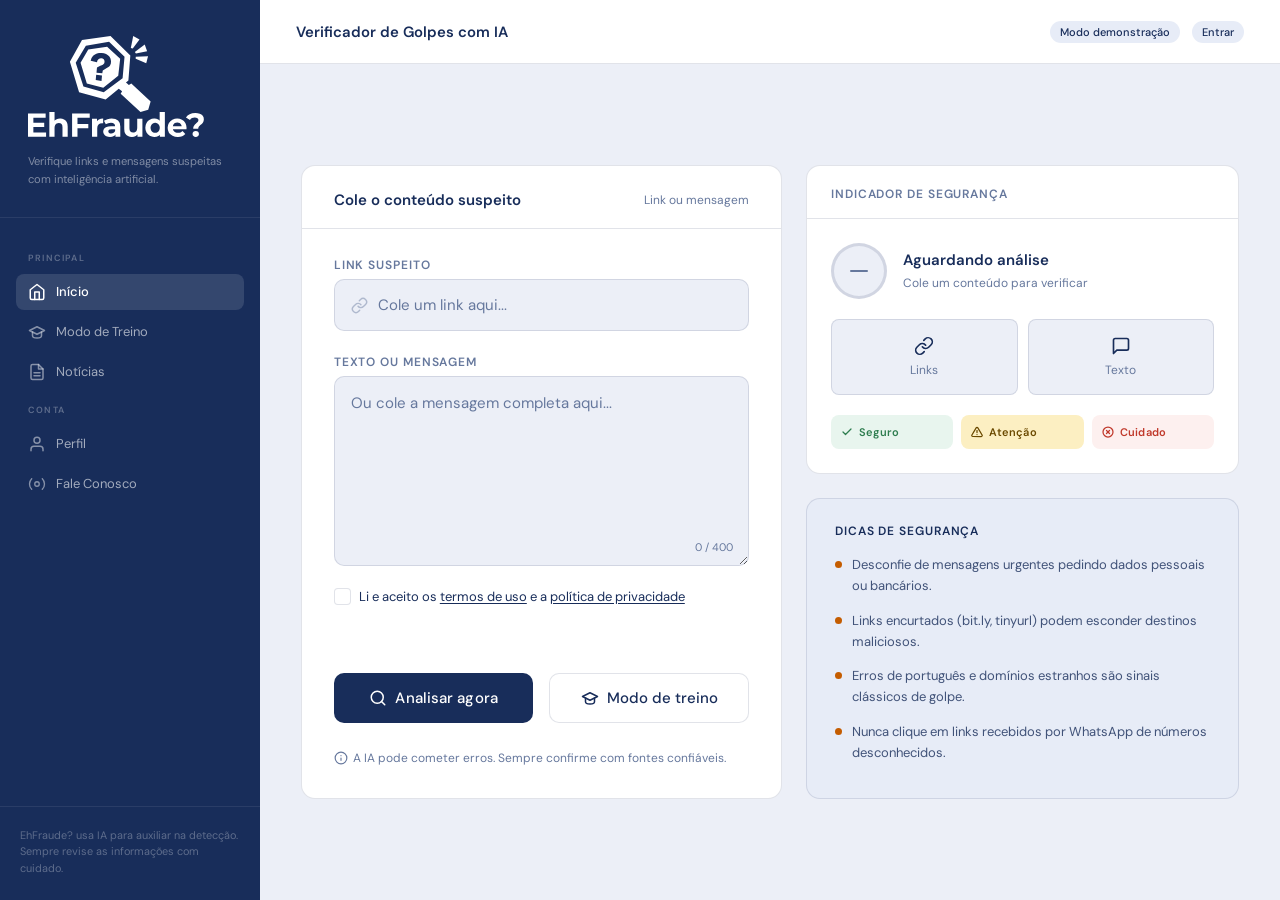
==== commit 5c269b6d: "feat: exibe 'Fale conosco' em todas as abas com redirecionamento" ====
--- a/Front-end/index.html
+++ b/Front-end/index.html
@@ -1,317 +1,266 @@
 <!DOCTYPE html>
 <html lang="pt-BR">
-
-<head>
-  <meta charset="UTF-8">
-  <meta name="viewport" content="width=device-width, initial-scale=1.0">
-  <meta name="description" content="Verifique links e mensagens suspeitas com inteligência artificial.">
-
-  <title>EhFraude? — Verificador de Golpes</title>
-
-  <link rel="preconnect" href="https://fonts.googleapis.com">
-  <link rel="preconnect" href="https://fonts.gstatic.com" crossorigin>
-  <link href="https://fonts.googleapis.com/css2?family=DM+Sans:wght@400;500;600;700&family=IM+Fell+English&display=swap" rel="stylesheet">
-
-  <link rel="stylesheet" href="style.css">
-  <link rel="stylesheet" href="css/funcional.css">
-  <link rel="icon" href="favicon.svg" type="image/svg+xml">
-  <link rel="icon" href="favicon.ico" sizes="any">
-  <link rel="apple-touch-icon" href="apple-touch-icon.png">
-</head>
-
-<body data-page="inicio">
-  <div class="mobile-header" style="display:none;">
-    <div class="logo">
-      <img src="Imagens/logo/horizontal-branco.svg" alt="EhFraude?">
+  <head>
+    <meta charset="UTF-8">
+    <meta name="viewport" content="width=device-width, initial-scale=1.0">
+    <meta name="description" content="Verifique links e mensagens suspeitas com inteligência artificial.">
+
+    <title>EhFraude? — Verificador de Golpes</title>
+
+    <link rel="preconnect" href="https://fonts.googleapis.com">
+    <link rel="preconnect" href="https://fonts.gstatic.com" crossorigin>
+    <link
+      href="https://fonts.googleapis.com/css2?family=DM+Sans:wght@400;500;600;700&family=IM+Fell+English&display=swap"
+      rel="stylesheet"
+    >
+
+    <link rel="stylesheet" href="style.css">
+  <link rel="stylesheet" href="css/funcional.css"><link rel="icon" href="favicon.svg" type="image/svg+xml"><link rel="icon" href="favicon.ico" sizes="any"><link rel="apple-touch-icon" href="apple-touch-icon.png"></head>
+
+  <body data-page="inicio">
+    <div class="mobile-header" style="display:none;">
+      <div class="logo">
+        <img src="Imagens/logo/horizontal-branco.svg" alt="EhFraude?">
+      </div>
     </div>
-  </div>
-
-  <div class="app-shell">
-
-    <aside class="sidebar">
+
+    <div class="app-shell">
+
+     <aside class="sidebar">
       <div class="sidebar-brand">
         <div class="logo"><img src="Imagens/logo/vertical-branco.svg" alt="EhFraude?"></div>
         <p class="sidebar-tagline">Verifique links e mensagens suspeitas com inteligência artificial.</p>
       </div>
 
-      <nav class="sidebar-nav">
-        <p class="nav-label">Principal</p>
-
-        <a class="nav-item active" href="#">
-          <svg width="18" height="18" viewBox="0 0 24 24" fill="none" stroke="currentColor" stroke-width="2" stroke-linecap="round" stroke-linejoin="round">
-            <path d="M3 9l9-7 9 7v11a2 2 0 0 1-2 2H5a2 2 0 0 1-2-2z" />
-            <polyline points="9 22 9 12 15 12 15 22" />
+        <nav class="sidebar-nav">
+          <p class="nav-label">Principal</p>
+
+          <a class="nav-item active" href="#">
+            <svg width="18" height="18" viewBox="0 0 24 24" fill="none" stroke="currentColor" stroke-width="2" stroke-linecap="round" stroke-linejoin="round"><path d="M3 9l9-7 9 7v11a2 2 0 0 1-2 2H5a2 2 0 0 1-2-2z"/><polyline points="9 22 9 12 15 12 15 22"/></svg>
+            Início
+          </a>
+
+          <a class="nav-item" href="Treino/EhFraude-treino.html">
+            <svg width="18" height="18" viewBox="0 0 24 24" fill="none" stroke="currentColor" stroke-width="2" stroke-linecap="round" stroke-linejoin="round"><path d="M22 10 12 5 2 10l10 5 10-5Z"/><path d="M6 12v5c0 1.66 2.69 3 6 3s6-1.34 6-3v-5"/></svg>
+            Modo de Treino
+          </a>
+
+          <a class="nav-item" href="Noticias/EhFraude-noticias.html">
+            <svg width="18" height="18" viewBox="0 0 24 24" fill="none" stroke="currentColor" stroke-width="2" stroke-linecap="round" stroke-linejoin="round"><path d="M14 2H6a2 2 0 0 0-2 2v16a2 2 0 0 0 2 2h12a2 2 0 0 0 2-2V8z"/><polyline points="14 2 14 8 20 8"/><line x1="16" y1="13" x2="8" y2="13"/><line x1="16" y1="17" x2="8" y2="17"/></svg>
+            Notícias
+          </a>
+
+          <p class="nav-label">Conta</p>
+
+          <a class="nav-item" href="Perfil/EhFraude-perfil.html">
+            <svg width="18" height="18" viewBox="0 0 24 24" fill="none" stroke="currentColor" stroke-width="2" stroke-linecap="round" stroke-linejoin="round"><path d="M20 21v-2a4 4 0 0 0-4-4H8a4 4 0 0 0-4 4v2"/><circle cx="12" cy="7" r="4"/></svg>
+            Perfil
+          </a>
+
+          <a class="nav-item" href="https://eh-fraudelandingpage.vercel.app">
+          <svg width="18" height="18" viewBox="0 0 24 24" fill="none" stroke="currentColor" stroke-width="1.8" stroke-linecap="round" stroke-linejoin="round">
+            <circle cx="12" cy="12" r="3" />
+            <path d="M19.07 4.93a10 10 0 0 1 0 14.14M4.93 4.93a10 10 0 0 0 0 14.14" />
           </svg>
-          Início
+          Fale Conosco
         </a>
-
-        <a class="nav-item" href="Treino/EhFraude-treino.html">
-          <svg width="18" height="18" viewBox="0 0 24 24" fill="none" stroke="currentColor" stroke-width="2" stroke-linecap="round" stroke-linejoin="round">
-            <path d="M22 10 12 5 2 10l10 5 10-5Z" />
-            <path d="M6 12v5c0 1.66 2.69 3 6 3s6-1.34 6-3v-5" />
-          </svg>
-          Modo de Treino
-        </a>
-
-        <a class="nav-item" href="Noticias/EhFraude-noticias.html">
-          <svg width="18" height="18" viewBox="0 0 24 24" fill="none" stroke="currentColor" stroke-width="2" stroke-linecap="round" stroke-linejoin="round">
-            <path d="M14 2H6a2 2 0 0 0-2 2v16a2 2 0 0 0 2 2h12a2 2 0 0 0 2-2V8z" />
-            <polyline points="14 2 14 8 20 8" />
-            <line x1="16" y1="13" x2="8" y2="13" />
-            <line x1="16" y1="17" x2="8" y2="17" />
-          </svg>
-          Notícias
-        </a>
-
-        <p class="nav-label">Conta</p>
-
-        <a class="nav-item" href="Perfil/EhFraude-perfil.html">
-          <svg width="18" height="18" viewBox="0 0 24 24" fill="none" stroke="currentColor" stroke-width="2" stroke-linecap="round" stroke-linejoin="round">
-            <path d="M20 21v-2a4 4 0 0 0-4-4H8a4 4 0 0 0-4 4v2" />
-            <circle cx="12" cy="7" r="4" />
-          </svg>
-          Perfil
-        </a>
-
-        <!-- <a class="nav-item" href="#">
-            <svg width="18" height="18" viewBox="0 0 24 24" fill="none" stroke="currentColor" stroke-width="2" stroke-linecap="round" stroke-linejoin="round"><circle cx="12" cy="12" r="3"/><path d="M19.4 15a1.65 1.65 0 0 0 .33 1.82l.06.06a2 2 0 1 1-2.83 2.83l-.06-.06a1.65 1.65 0 0 0-1.82-.33 1.65 1.65 0 0 0-1 1.51V21a2 2 0 1 1-4 0v-.09a1.65 1.65 0 0 0-1-1.51 1.65 1.65 0 0 0-1.82.33l-.06.06a2 2 0 1 1-2.83-2.83l.06-.06a1.65 1.65 0 0 0 .33-1.82 1.65 1.65 0 0 0-1.51-1H3a2 2 0 1 1 0-4h.09a1.65 1.65 0 0 0 1.51-1 1.65 1.65 0 0 0-.33-1.82l-.06-.06a2 2 0 1 1 2.83-2.83l.06.06a1.65 1.65 0 0 0 1.82.33h.01a1.65 1.65 0 0 0 1-1.51V3a2 2 0 1 1 4 0v.09a1.65 1.65 0 0 0 1 1.51h.01a1.65 1.65 0 0 0 1.82-.33l.06-.06a2 2 0 1 1 2.83 2.83l-.06.06a1.65 1.65 0 0 0-.33 1.82v.01a1.65 1.65 0 0 0 1.51 1H21a2 2 0 1 1 0 4h-.09a1.65 1.65 0 0 0-1.51 1z"/></svg>
-            Fale Conosco
-          </a> -->
-      </nav>
-
-      <div class="sidebar-footer">
-        <p>
-          EhFraude? usa IA para auxiliar na detecção.
-          Sempre revise as informações com cuidado.
-        </p>
-      </div>
-    </aside>
-
-    <header class="topbar">
-      <h1 class="topbar-title">Verificador de Golpes com IA</h1>
-
-      <div class="topbar-right">
-        <span class="topbar-badge">IA Ativa</span>
-      </div>
-    </header>
-
-    <main class="main">
-      <div class="two-col">
-
-        <section class="panel">
-          <div class="panel-head">
-            <h2>Cole o conteúdo suspeito</h2>
-            <span>Link ou mensagem</span>
-          </div>
-
-          <div class="panel-body">
-            <div class="field-group">
-              <label class="section-label" for="link-input">Link suspeito</label>
-
-              <div class="input-field">
-                <svg class="input-icon" viewBox="0 0 24 24" fill="none" stroke="currentColor" stroke-width="2" stroke-linecap="round" stroke-linejoin="round">
-                  <path d="M10 13a5 5 0 0 0 7.54.54l3-3a5 5 0 0 0-7.07-7.07l-1.72 1.71" />
-                  <path d="M14 11a5 5 0 0 0-7.54-.54l-3 3a5 5 0 0 0 7.07 7.07l1.71-1.71" />
-                </svg>
-
-                <input type="text" id="link-input" name="link" placeholder="Cole um link aqui..." autocomplete="off" spellcheck="false">
-              </div>
+        
+        </nav>
+
+        <div class="sidebar-footer">
+          <p>
+            EhFraude? usa IA para auxiliar na detecção.
+            Sempre revise as informações com cuidado.
+          </p>
+        </div>
+      </aside>
+
+      <header class="topbar">
+        <h1 class="topbar-title">Verificador de Golpes com IA</h1>
+
+        <div class="topbar-right">
+          <span class="topbar-badge">IA Ativa</span>
+        </div>
+      </header>
+
+      <main class="main">
+        <div class="two-col">
+
+          <section class="panel">
+            <div class="panel-head">
+              <h2>Cole o conteúdo suspeito</h2>
+              <span>Link ou mensagem</span>
             </div>
 
-            <div class="field-group">
-              <label class="section-label" for="message-input">Texto ou mensagem</label>
-
-              <div class="textarea-wrap">
-                <textarea class="textarea-field" id="message-input" name="mensagem" maxlength="400" placeholder="Ou cole a mensagem completa aqui..."></textarea>
-
-                <span class="char-count" id="char-count">0 / 400</span>
-              </div>
-            </div>
-
-            <label class="checkbox-row"><input type="checkbox" id="termos"><span class="checkbox-box"></span><span class="checkbox-label">Li e aceito os <a href="Termos/termos.html" target="_blank" rel="noopener" style="color:inherit;text-decoration:underline">termos de uso</a> e a <a href="Termos/privacidade.html" target="_blank" rel="noopener" style="color:inherit;text-decoration:underline">política de privacidade</a></span></label>
-
-            <p class="form-error" id="erro-form" role="alert"></p>
-            <div class="btn-row">
-              <button class="btn-primary" type="button" id="btn-analisar">
-                <svg class="btn-icon" viewBox="0 0 24 24" fill="none" stroke="currentColor" stroke-width="2" stroke-linecap="round" stroke-linejoin="round">
-                  <circle cx="11" cy="11" r="8" />
-                  <line x1="21" y1="21" x2="16.65" y2="16.65" />
-                </svg>
-                Analisar agora
-              </button>
-
-              <a class="btn-secondary" href="Treino/EhFraude-treino.html">
-                <svg class="btn-icon" viewBox="0 0 24 24" fill="none" stroke="currentColor" stroke-width="2" stroke-linecap="round" stroke-linejoin="round">
-                  <path d="M22 10 12 5 2 10l10 5 10-5Z" />
-                  <path d="M6 12v5c0 1.66 2.69 3 6 3s6-1.34 6-3v-5" />
-                </svg>
-                Modo de treino
-              </a>
-            </div>
-
-            <p class="ai-warning">
-              <svg width="14" height="14" viewBox="0 0 24 24" fill="none" stroke="currentColor" stroke-width="2" stroke-linecap="round" stroke-linejoin="round">
-                <circle cx="12" cy="12" r="10" />
-                <line x1="12" y1="16" x2="12" y2="12" />
-                <line x1="12" y1="8" x2="12.01" y2="8" />
-              </svg>
-              A IA pode cometer erros. Sempre confirme com fontes confiáveis.
-            </p>
-          </div>
-        </section>
-
-        <div class="side-col">
-          <section class="indicator-card" id="ind-card">
-            <div class="indicator-head">
-              <p>Indicador de segurança</p>
-            </div>
-
-            <div class="indicator-body">
-              <p class="mobile-indicator-title" style="display:none">
-                Indicador de segurança
+            <div class="panel-body">
+              <div class="field-group">
+                <label class="section-label" for="link-input">Link suspeito</label>
+
+                <div class="input-field">
+                  <svg class="input-icon" viewBox="0 0 24 24" fill="none" stroke="currentColor" stroke-width="2" stroke-linecap="round" stroke-linejoin="round"><path d="M10 13a5 5 0 0 0 7.54.54l3-3a5 5 0 0 0-7.07-7.07l-1.72 1.71"/><path d="M14 11a5 5 0 0 0-7.54-.54l-3 3a5 5 0 0 0 7.07 7.07l1.71-1.71"/></svg>
+
+                  <input
+                    type="text"
+                    id="link-input"
+                    name="link"
+                    placeholder="Cole um link aqui..."
+                    autocomplete="off"
+                    spellcheck="false"
+                  >
+                </div>
+              </div>
+
+              <div class="field-group">
+                <label class="section-label" for="message-input">Texto ou mensagem</label>
+
+                <div class="textarea-wrap">
+                  <textarea
+                    class="textarea-field"
+                    id="message-input"
+                    name="mensagem"
+                    maxlength="400"
+                    placeholder="Ou cole a mensagem completa aqui..."
+                  ></textarea>
+
+                  <span class="char-count" id="char-count">0 / 400</span>
+                </div>
+              </div>
+
+              <label class="checkbox-row"><input type="checkbox" id="termos"><span class="checkbox-box"></span><span class="checkbox-label">Li e aceito os <a href="termos.html" target="_blank" rel="noopener" style="color:inherit;text-decoration:underline">termos de uso</a> e a <a href="privacidade.html" target="_blank" rel="noopener" style="color:inherit;text-decoration:underline">política de privacidade</a></span></label>
+
+              <p class="form-error" id="erro-form" role="alert"></p><div class="btn-row">
+                <button class="btn-primary" type="button" id="btn-analisar">
+                  <svg class="btn-icon" viewBox="0 0 24 24" fill="none" stroke="currentColor" stroke-width="2" stroke-linecap="round" stroke-linejoin="round"><circle cx="11" cy="11" r="8"/><line x1="21" y1="21" x2="16.65" y2="16.65"/></svg>
+                  Analisar agora
+                </button>
+
+                <a class="btn-secondary" href="Treino/EhFraude-treino.html">
+                  <svg class="btn-icon" viewBox="0 0 24 24" fill="none" stroke="currentColor" stroke-width="2" stroke-linecap="round" stroke-linejoin="round"><path d="M22 10 12 5 2 10l10 5 10-5Z"/><path d="M6 12v5c0 1.66 2.69 3 6 3s6-1.34 6-3v-5"/></svg>
+                  Modo de treino
+                </a>
+              </div>
+
+              <p class="ai-warning">
+                <svg width="14" height="14" viewBox="0 0 24 24" fill="none" stroke="currentColor" stroke-width="2" stroke-linecap="round" stroke-linejoin="round"><circle cx="12" cy="12" r="10"/><line x1="12" y1="16" x2="12" y2="12"/><line x1="12" y1="8" x2="12.01" y2="8"/></svg>
+                A IA pode cometer erros. Sempre confirme com fontes confiáveis.
               </p>
-
-              <div class="indicator-status">
-                <div class="indicator-circle"><span class="indicator-dash" id="ind-dash"></span><span id="ind-pct" hidden></span></div>
-
-                <div class="indicator-text">
-                  <strong id="ind-title">Aguardando análise</strong>
-                  <span id="ind-sub">Cole um conteúdo para verificar</span>
-                </div>
-              </div>
-
-              <div class="type-cards">
-                <div class="type-card" id="tc-link">
-                  <svg width="20" height="20" viewBox="0 0 24 24" fill="none" stroke="currentColor" stroke-width="2" stroke-linecap="round" stroke-linejoin="round">
-                    <path d="M10 13a5 5 0 0 0 7.54.54l3-3a5 5 0 0 0-7.07-7.07l-1.72 1.71" />
-                    <path d="M14 11a5 5 0 0 0-7.54-.54l-3 3a5 5 0 0 0 7.07 7.07l1.71-1.71" />
-                  </svg>
-                  <span>Links</span>
-                </div>
-
-                <div class="type-card" id="tc-texto">
-                  <svg width="20" height="20" viewBox="0 0 24 24" fill="none" stroke="currentColor" stroke-width="2" stroke-linecap="round" stroke-linejoin="round">
-                    <path d="M21 15a2 2 0 0 1-2 2H7l-4 4V5a2 2 0 0 1 2-2h14a2 2 0 0 1 2 2z" />
-                  </svg>
-                  <span>Texto</span>
-                </div>
-              </div>
-
-              <div class="status-badges">
-                <span class="badge badge-safe">
-                  <svg width="12" height="12" viewBox="0 0 24 24" fill="none" stroke="currentColor" stroke-width="2.5" stroke-linecap="round" stroke-linejoin="round">
-                    <polyline points="20 6 9 17 4 12" />
-                  </svg>
-                  Seguro
-                </span>
-
-                <span class="badge badge-warn">
-                  <svg width="12" height="12" viewBox="0 0 24 24" fill="none" stroke="currentColor" stroke-width="2.5" stroke-linecap="round" stroke-linejoin="round">
-                    <path d="M10.29 3.86 1.82 18a2 2 0 0 0 1.71 3h16.94a2 2 0 0 0 1.71-3L13.71 3.86a2 2 0 0 0-3.42 0z" />
-                    <line x1="12" y1="9" x2="12" y2="13" />
-                    <line x1="12" y1="17" x2="12.01" y2="17" />
-                  </svg>
-                  Atenção
-                </span>
-
-                <span class="badge badge-danger">
-                  <svg width="12" height="12" viewBox="0 0 24 24" fill="none" stroke="currentColor" stroke-width="2.5" stroke-linecap="round" stroke-linejoin="round">
-                    <circle cx="12" cy="12" r="10" />
-                    <line x1="15" y1="9" x2="9" y2="15" />
-                    <line x1="9" y1="9" x2="15" y2="15" />
-                  </svg>
-                  Cuidado
-                </span>
-              </div>
-              <div class="ind-detalhes" id="ind-detalhes" hidden>
-                <h4>Sinais encontrados</h4>
-                <ul id="ind-sinais"></ul>
-                <h4>O que fazer</h4>
-                <ul id="ind-acoes"></ul>
-              </div>
             </div>
           </section>
 
-          <div class="tips-card">
-            <p class="tips-title">Dicas de segurança</p>
-
-            <div class="tip-item">
-              <span class="tip-dot"></span>
-              <p>Desconfie de mensagens urgentes pedindo dados pessoais ou bancários.</p>
-            </div>
-
-            <div class="tip-item">
-              <span class="tip-dot"></span>
-              <p>Links encurtados (bit.ly, tinyurl) podem esconder destinos maliciosos.</p>
-            </div>
-
-            <div class="tip-item">
-              <span class="tip-dot"></span>
-              <p>Erros de português e domínios estranhos são sinais clássicos de golpe.</p>
-            </div>
-
-            <div class="tip-item">
-              <span class="tip-dot"></span>
-              <p>Nunca clique em links recebidos por WhatsApp de números desconhecidos.</p>
+          <div class="side-col">
+            <section class="indicator-card" id="ind-card">
+              <div class="indicator-head">
+                <p>Indicador de segurança</p>
+              </div>
+
+              <div class="indicator-body">
+                <p class="mobile-indicator-title" style="display:none">
+                  Indicador de segurança
+                </p>
+
+                <div class="indicator-status">
+                  <div class="indicator-circle"><span class="indicator-dash" id="ind-dash"></span><span id="ind-pct" hidden></span></div>
+
+                  <div class="indicator-text">
+                    <strong id="ind-title">Aguardando análise</strong>
+                    <span id="ind-sub">Cole um conteúdo para verificar</span>
+                  </div>
+                </div>
+
+                <div class="type-cards">
+                  <div class="type-card" id="tc-link">
+                    <svg width="20" height="20" viewBox="0 0 24 24" fill="none" stroke="currentColor" stroke-width="2" stroke-linecap="round" stroke-linejoin="round"><path d="M10 13a5 5 0 0 0 7.54.54l3-3a5 5 0 0 0-7.07-7.07l-1.72 1.71"/><path d="M14 11a5 5 0 0 0-7.54-.54l-3 3a5 5 0 0 0 7.07 7.07l1.71-1.71"/></svg>
+                    <span>Links</span>
+                  </div>
+
+                  <div class="type-card" id="tc-texto">
+                    <svg width="20" height="20" viewBox="0 0 24 24" fill="none" stroke="currentColor" stroke-width="2" stroke-linecap="round" stroke-linejoin="round"><path d="M21 15a2 2 0 0 1-2 2H7l-4 4V5a2 2 0 0 1 2-2h14a2 2 0 0 1 2 2z"/></svg>
+                    <span>Texto</span>
+                  </div>
+                </div>
+
+                <div class="status-badges">
+                  <span class="badge badge-safe">
+                    <svg width="12" height="12" viewBox="0 0 24 24" fill="none" stroke="currentColor" stroke-width="2.5" stroke-linecap="round" stroke-linejoin="round"><polyline points="20 6 9 17 4 12"/></svg>
+                    Seguro
+                  </span>
+
+                  <span class="badge badge-warn">
+                    <svg width="12" height="12" viewBox="0 0 24 24" fill="none" stroke="currentColor" stroke-width="2.5" stroke-linecap="round" stroke-linejoin="round"><path d="M10.29 3.86 1.82 18a2 2 0 0 0 1.71 3h16.94a2 2 0 0 0 1.71-3L13.71 3.86a2 2 0 0 0-3.42 0z"/><line x1="12" y1="9" x2="12" y2="13"/><line x1="12" y1="17" x2="12.01" y2="17"/></svg>
+                    Atenção
+                  </span>
+
+                  <span class="badge badge-danger">
+                    <svg width="12" height="12" viewBox="0 0 24 24" fill="none" stroke="currentColor" stroke-width="2.5" stroke-linecap="round" stroke-linejoin="round"><circle cx="12" cy="12" r="10"/><line x1="15" y1="9" x2="9" y2="15"/><line x1="9" y1="9" x2="15" y2="15"/></svg>
+                    Cuidado
+                  </span>
+                </div><div class="ind-detalhes" id="ind-detalhes" hidden><h4>Sinais encontrados</h4><ul id="ind-sinais"></ul><h4>O que fazer</h4><ul id="ind-acoes"></ul></div>
+              </div>
+            </section>
+
+            <div class="tips-card">
+              <p class="tips-title">Dicas de segurança</p>
+
+              <div class="tip-item">
+                <span class="tip-dot"></span>
+                <p>Desconfie de mensagens urgentes pedindo dados pessoais ou bancários.</p>
+              </div>
+
+              <div class="tip-item">
+                <span class="tip-dot"></span>
+                <p>Links encurtados (bit.ly, tinyurl) podem esconder destinos maliciosos.</p>
+              </div>
+
+              <div class="tip-item">
+                <span class="tip-dot"></span>
+                <p>Erros de português e domínios estranhos são sinais clássicos de golpe.</p>
+              </div>
+
+              <div class="tip-item">
+                <span class="tip-dot"></span>
+                <p>Nunca clique em links recebidos por WhatsApp de números desconhecidos.</p>
+              </div>
             </div>
           </div>
+
         </div>
-
-      </div>
-    </main>
-
-  </div>
-
-  <p class="mobile-footer" style="display:none">A IA pode cometer erros</p>
-
-  <nav class="mobile-navbar" style="display:none">
-    <a class="mobile-nav-item active" href="#">
-      <svg width="20" height="20" viewBox="0 0 24 24" fill="none" stroke="currentColor" stroke-width="2" stroke-linecap="round" stroke-linejoin="round">
-        <path d="M3 9l9-7 9 7v11a2 2 0 0 1-2 2H5a2 2 0 0 1-2-2z" />
-        <polyline points="9 22 9 12 15 12 15 22" />
-      </svg>
-      <span>Início</span>
-    </a>
-
-    <a class="mobile-nav-item" href="Treino/EhFraude-treino.html">
-      <svg width="20" height="20" viewBox="0 0 24 24" fill="none" stroke="currentColor" stroke-width="2" stroke-linecap="round" stroke-linejoin="round">
-        <path d="M22 10 12 5 2 10l10 5 10-5Z" />
-        <path d="M6 12v5c0 1.66 2.69 3 6 3s6-1.34 6-3v-5" />
-      </svg>
-      <span>Treino</span>
-    </a>
-
-    <a class="mobile-nav-item" href="Noticias/EhFraude-noticias.html">
-      <svg width="20" height="20" viewBox="0 0 24 24" fill="none" stroke="currentColor" stroke-width="2" stroke-linecap="round" stroke-linejoin="round">
-        <path d="M14 2H6a2 2 0 0 0-2 2v16a2 2 0 0 0 2 2h12a2 2 0 0 0 2-2V8z" />
-        <polyline points="14 2 14 8 20 8" />
-        <line x1="16" y1="13" x2="8" y2="13" />
-        <line x1="16" y1="17" x2="8" y2="17" />
-      </svg>
-      <span>Notícias</span>
-    </a>
-
-    <a class="mobile-nav-item" href="Perfil/EhFraude-perfil.html">
-      <svg width="20" height="20" viewBox="0 0 24 24" fill="none" stroke="currentColor" stroke-width="2" stroke-linecap="round" stroke-linejoin="round">
-        <path d="M20 21v-2a4 4 0 0 0-4-4H8a4 4 0 0 0-4 4v2" />
-        <circle cx="12" cy="7" r="4" />
-      </svg>
-      <span>Perfil</span>
-    </a>
-  </nav>
-
-  <script>
-    const messageInput = document.getElementById("message-input");
-    const charCount = document.getElementById("char-count");
-
-    if (messageInput && charCount) {
-      messageInput.addEventListener("input", () => {
-        charCount.textContent = messageInput.value.length + " / 400";
-      });
-    }
-  </script>
-  <script src="js/api.js"></script>
-  <script src="js/app.js"></script>
-</body>
-
-</html>+      </main>
+
+    </div>
+
+    <p class="mobile-footer" style="display:none">A IA pode cometer erros</p>
+
+    <nav class="mobile-navbar" style="display:none">
+      <a class="mobile-nav-item active" href="#">
+        <svg width="20" height="20" viewBox="0 0 24 24" fill="none" stroke="currentColor" stroke-width="2" stroke-linecap="round" stroke-linejoin="round"><path d="M3 9l9-7 9 7v11a2 2 0 0 1-2 2H5a2 2 0 0 1-2-2z"/><polyline points="9 22 9 12 15 12 15 22"/></svg>
+        <span>Início</span>
+      </a>
+
+      <a class="mobile-nav-item" href="Treino/EhFraude-treino.html">
+        <svg width="20" height="20" viewBox="0 0 24 24" fill="none" stroke="currentColor" stroke-width="2" stroke-linecap="round" stroke-linejoin="round"><path d="M22 10 12 5 2 10l10 5 10-5Z"/><path d="M6 12v5c0 1.66 2.69 3 6 3s6-1.34 6-3v-5"/></svg>
+        <span>Treino</span>
+      </a>
+
+      <a class="mobile-nav-item" href="Noticias/EhFraude-noticias.html">
+        <svg width="20" height="20" viewBox="0 0 24 24" fill="none" stroke="currentColor" stroke-width="2" stroke-linecap="round" stroke-linejoin="round"><path d="M14 2H6a2 2 0 0 0-2 2v16a2 2 0 0 0 2 2h12a2 2 0 0 0 2-2V8z"/><polyline points="14 2 14 8 20 8"/><line x1="16" y1="13" x2="8" y2="13"/><line x1="16" y1="17" x2="8" y2="17"/></svg>
+        <span>Notícias</span>
+      </a>
+
+      <a class="mobile-nav-item" href="Perfil/EhFraude-perfil.html">
+        <svg width="20" height="20" viewBox="0 0 24 24" fill="none" stroke="currentColor" stroke-width="2" stroke-linecap="round" stroke-linejoin="round"><path d="M20 21v-2a4 4 0 0 0-4-4H8a4 4 0 0 0-4 4v2"/><circle cx="12" cy="7" r="4"/></svg>
+        <span>Perfil</span>
+      </a>
+    </nav>
+
+    <script>
+      const messageInput = document.getElementById("message-input");
+      const charCount = document.getElementById("char-count");
+
+      if (messageInput && charCount) {
+        messageInput.addEventListener("input", () => {
+          charCount.textContent = messageInput.value.length + " / 400";
+        });
+      }
+    </script>
+  <script src="js/api.js"></script><script src="js/app.js"></script></body>
+</html>
